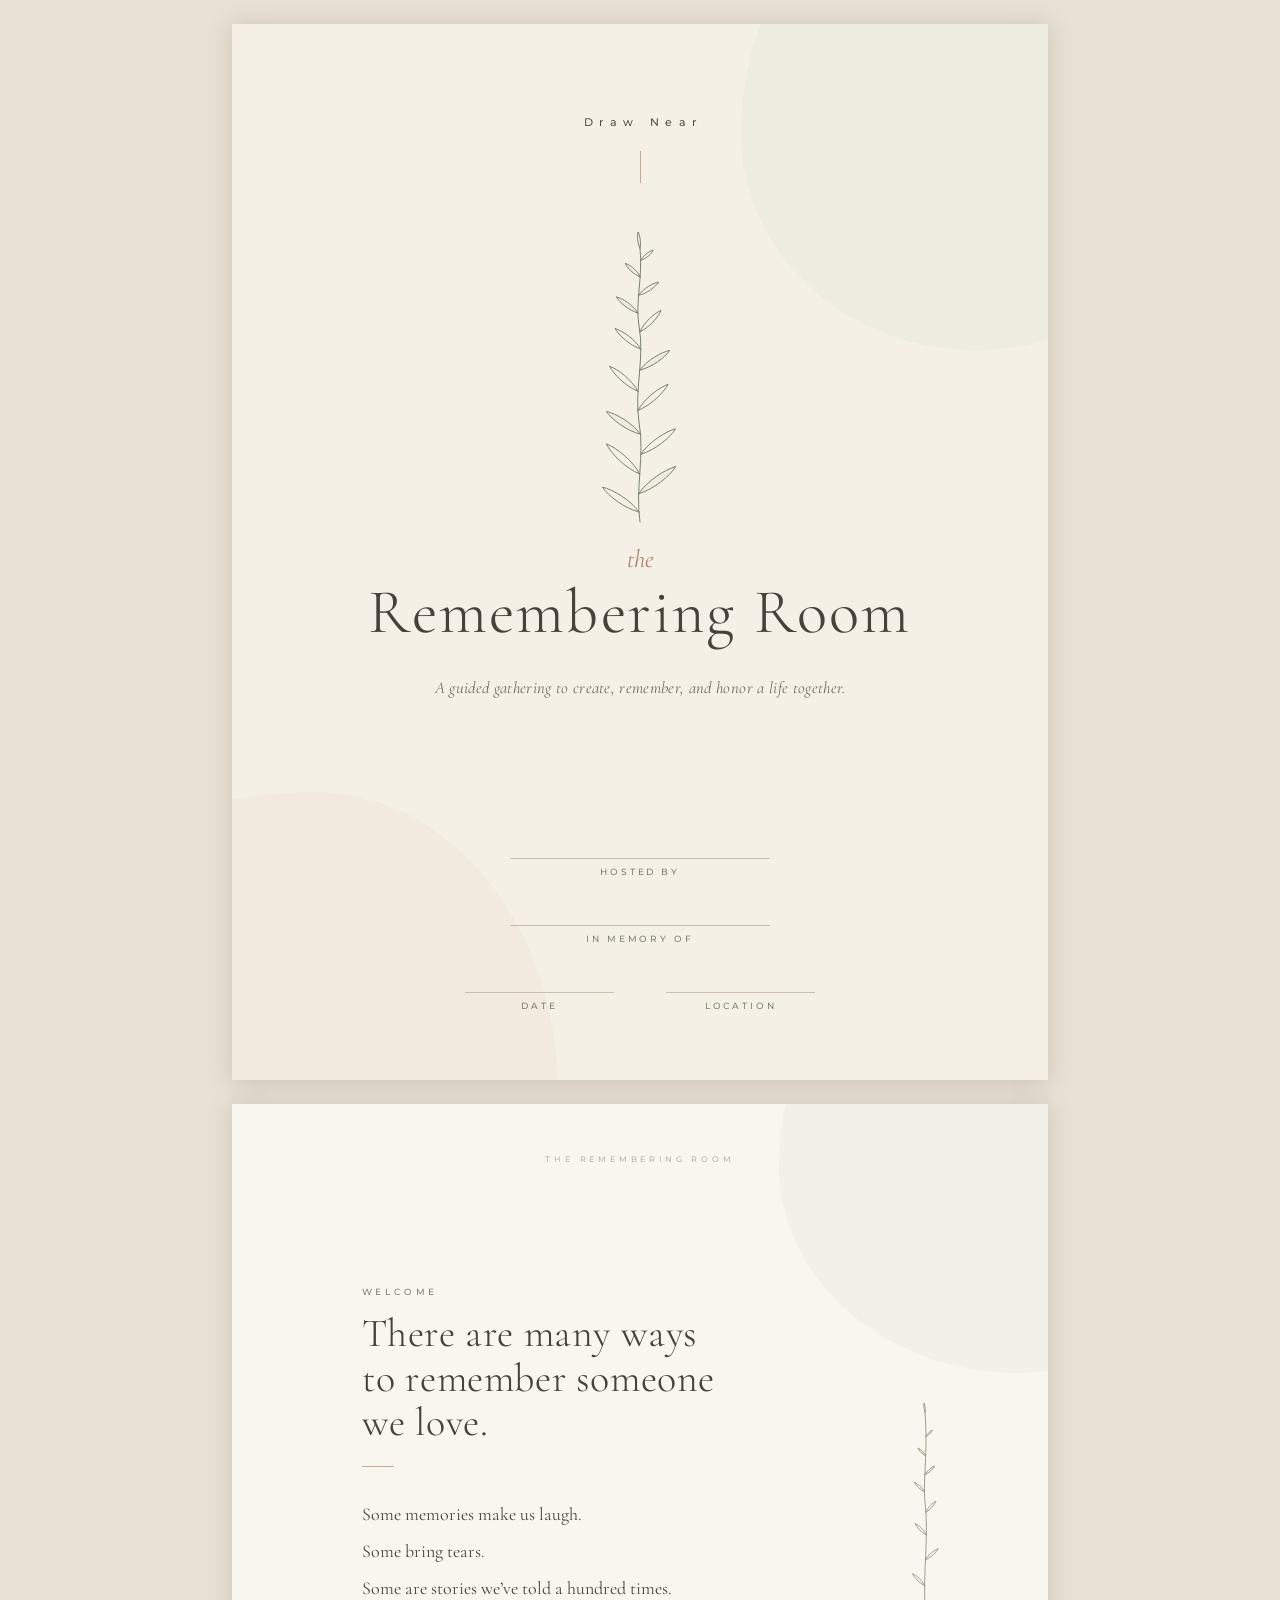
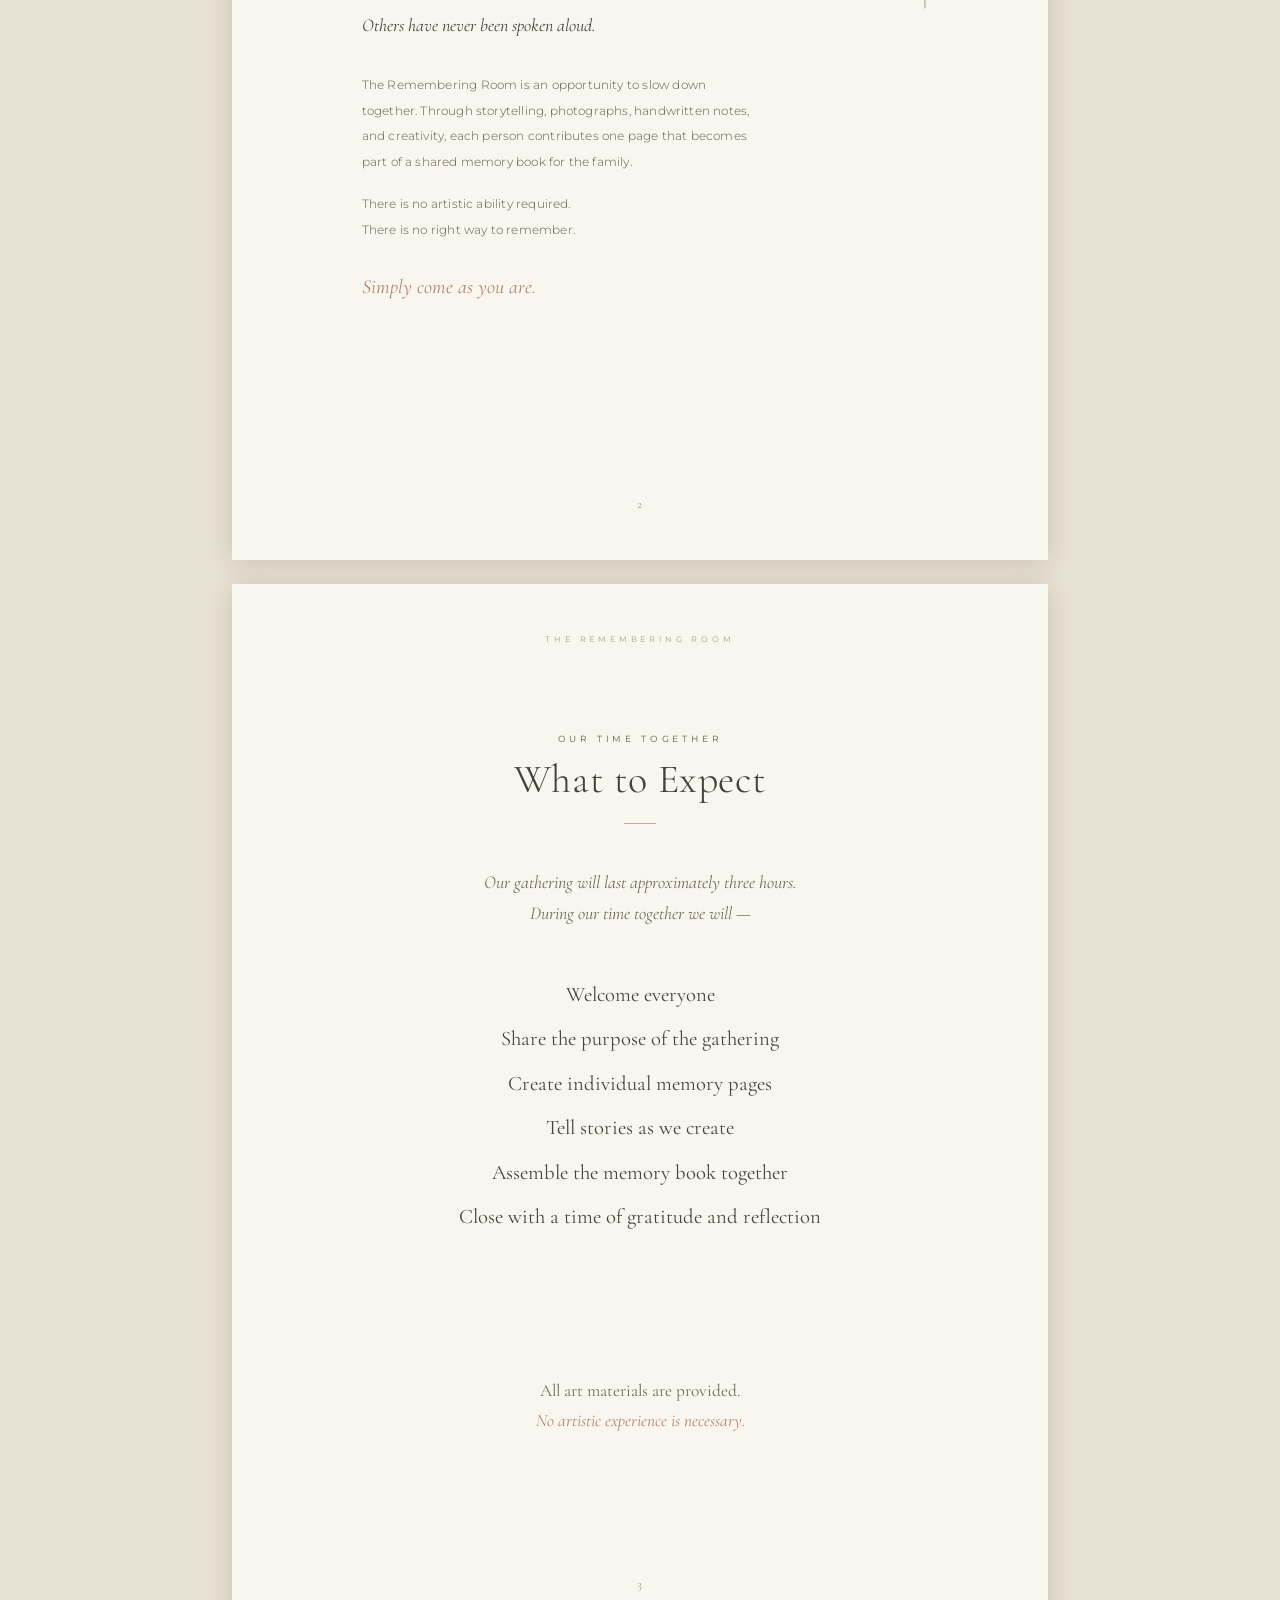
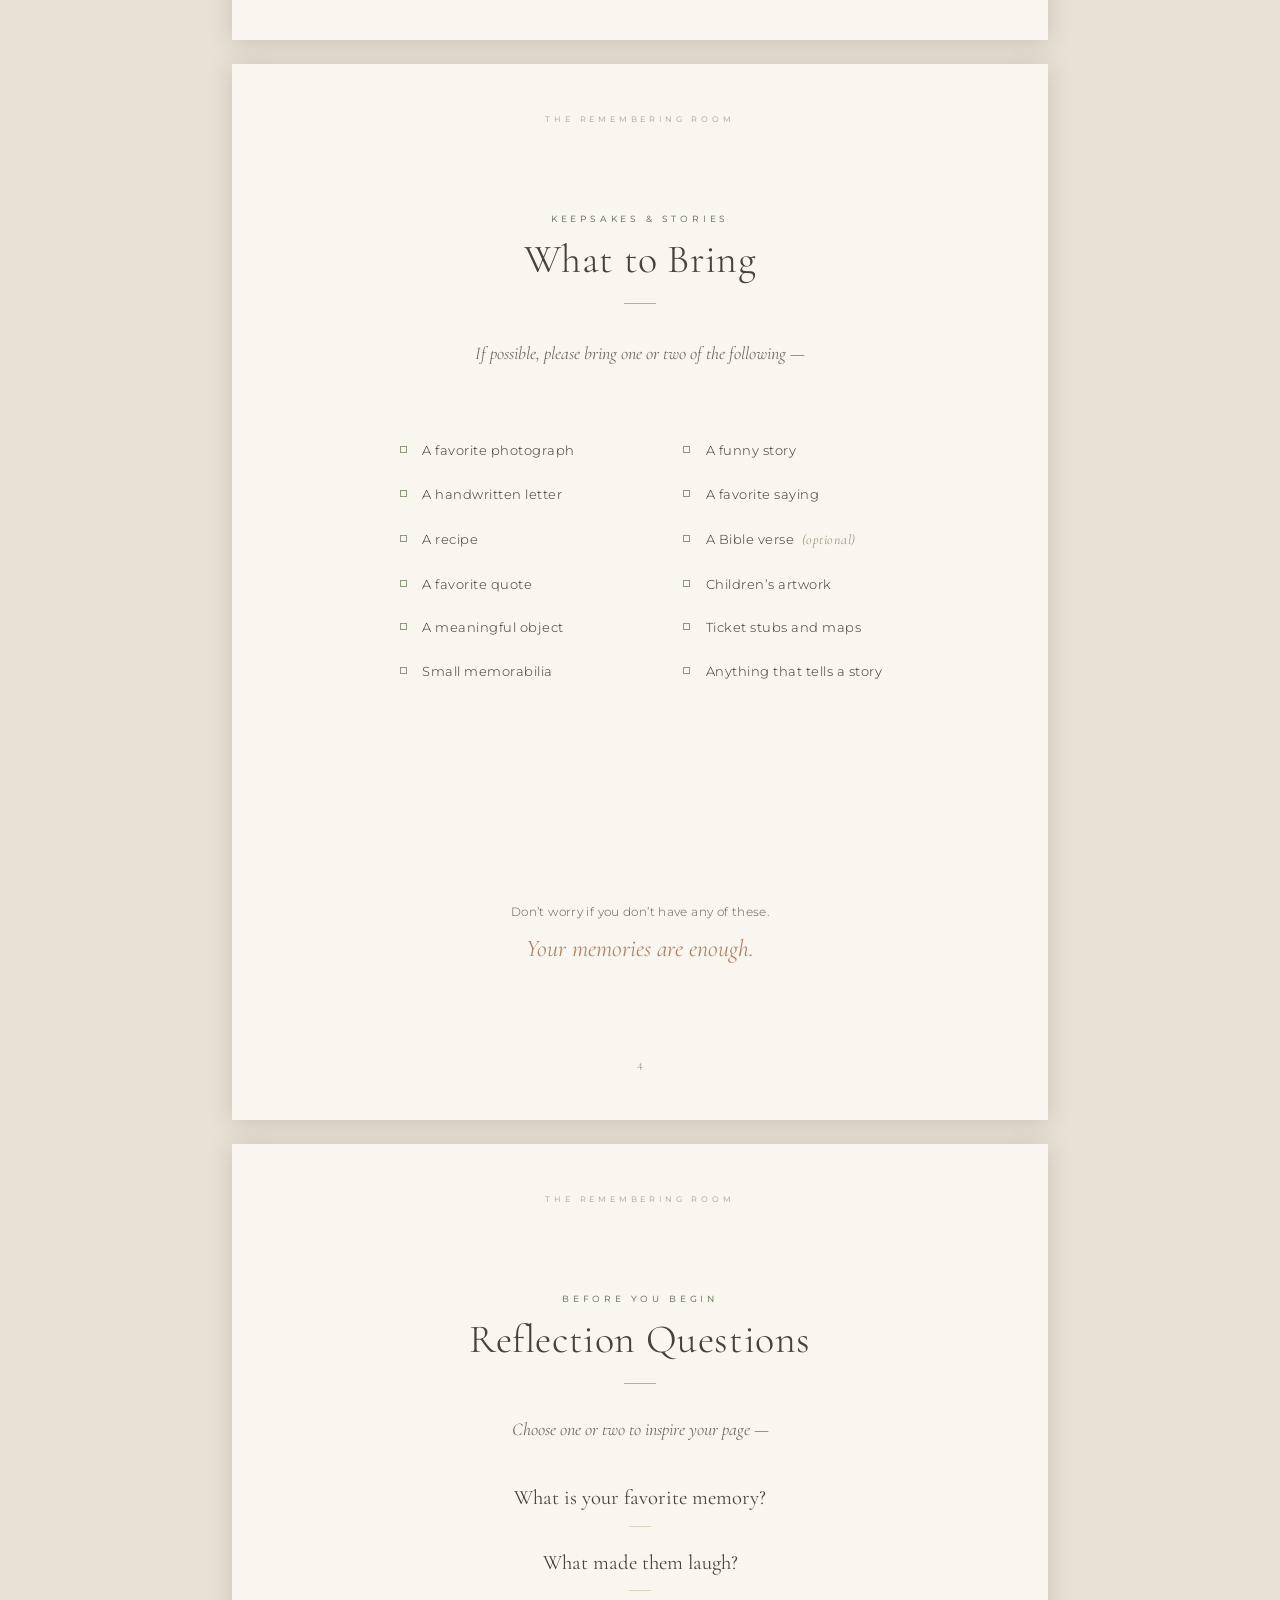
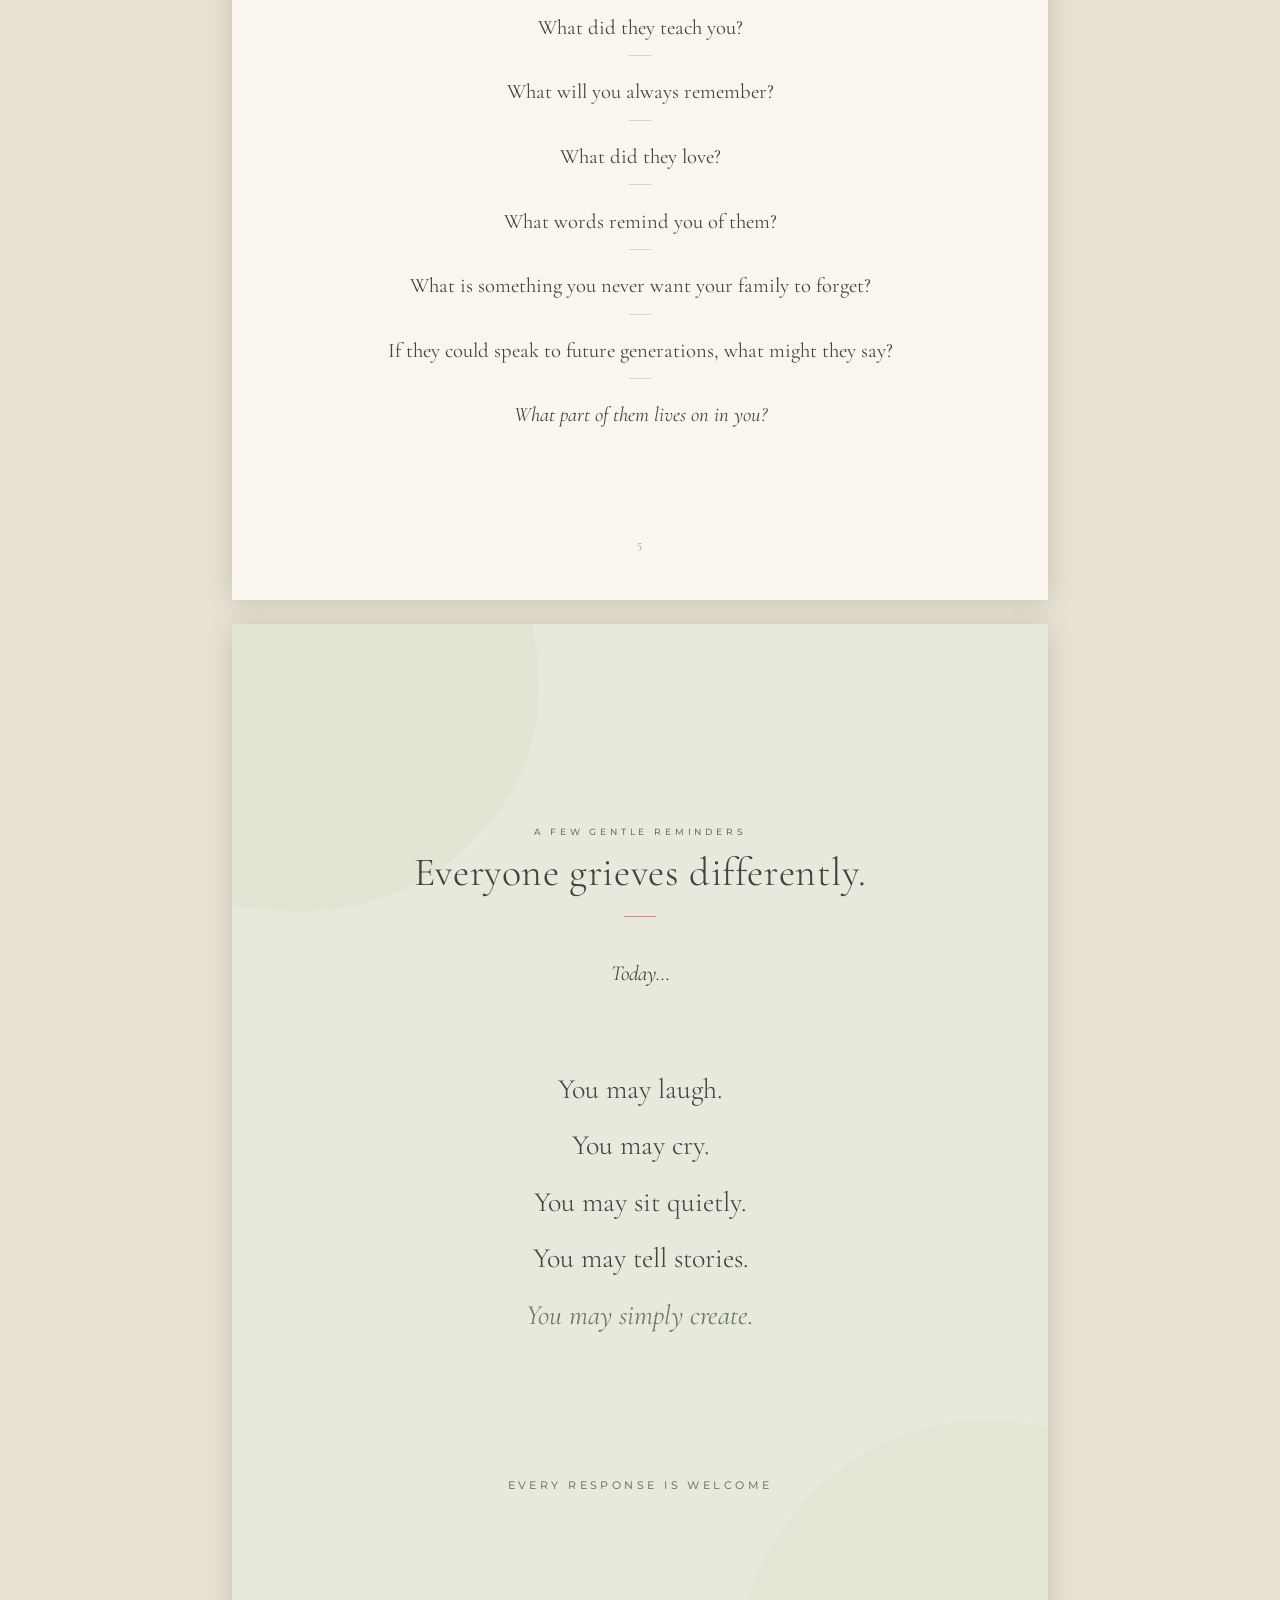
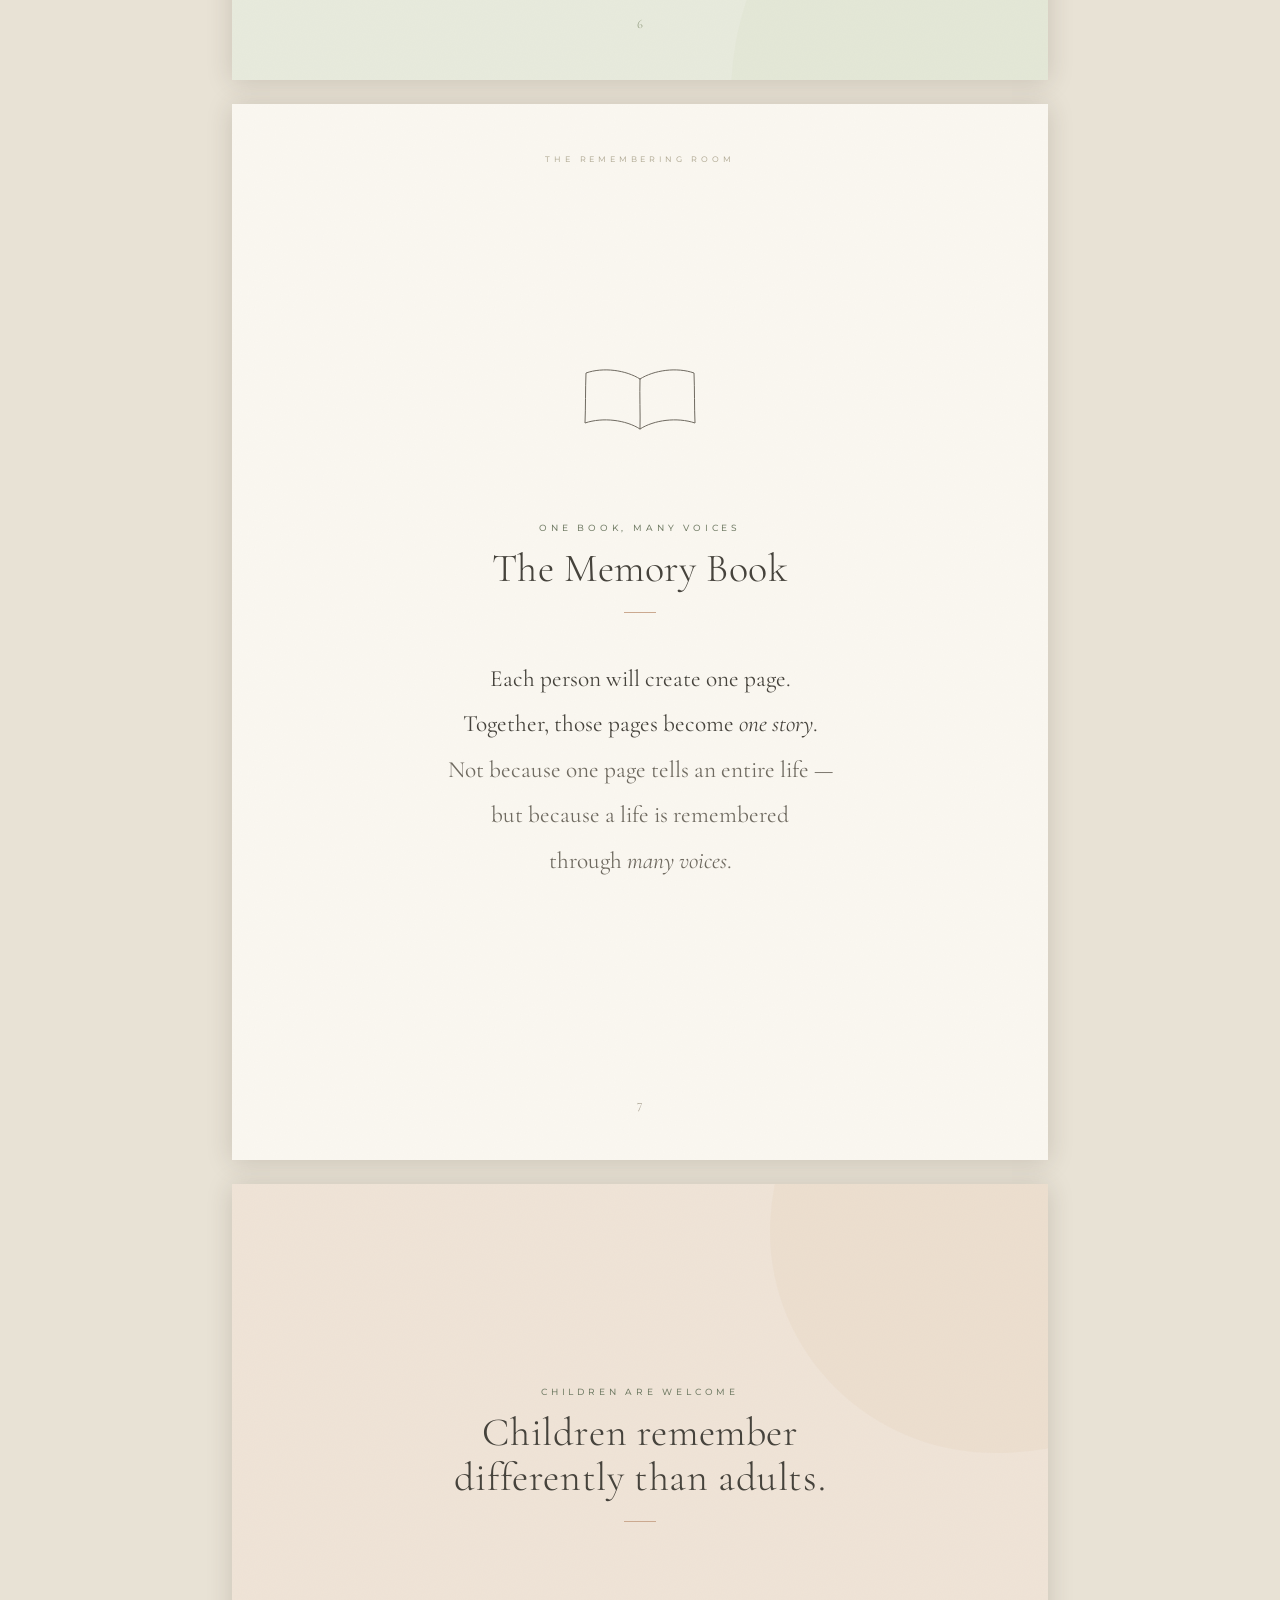
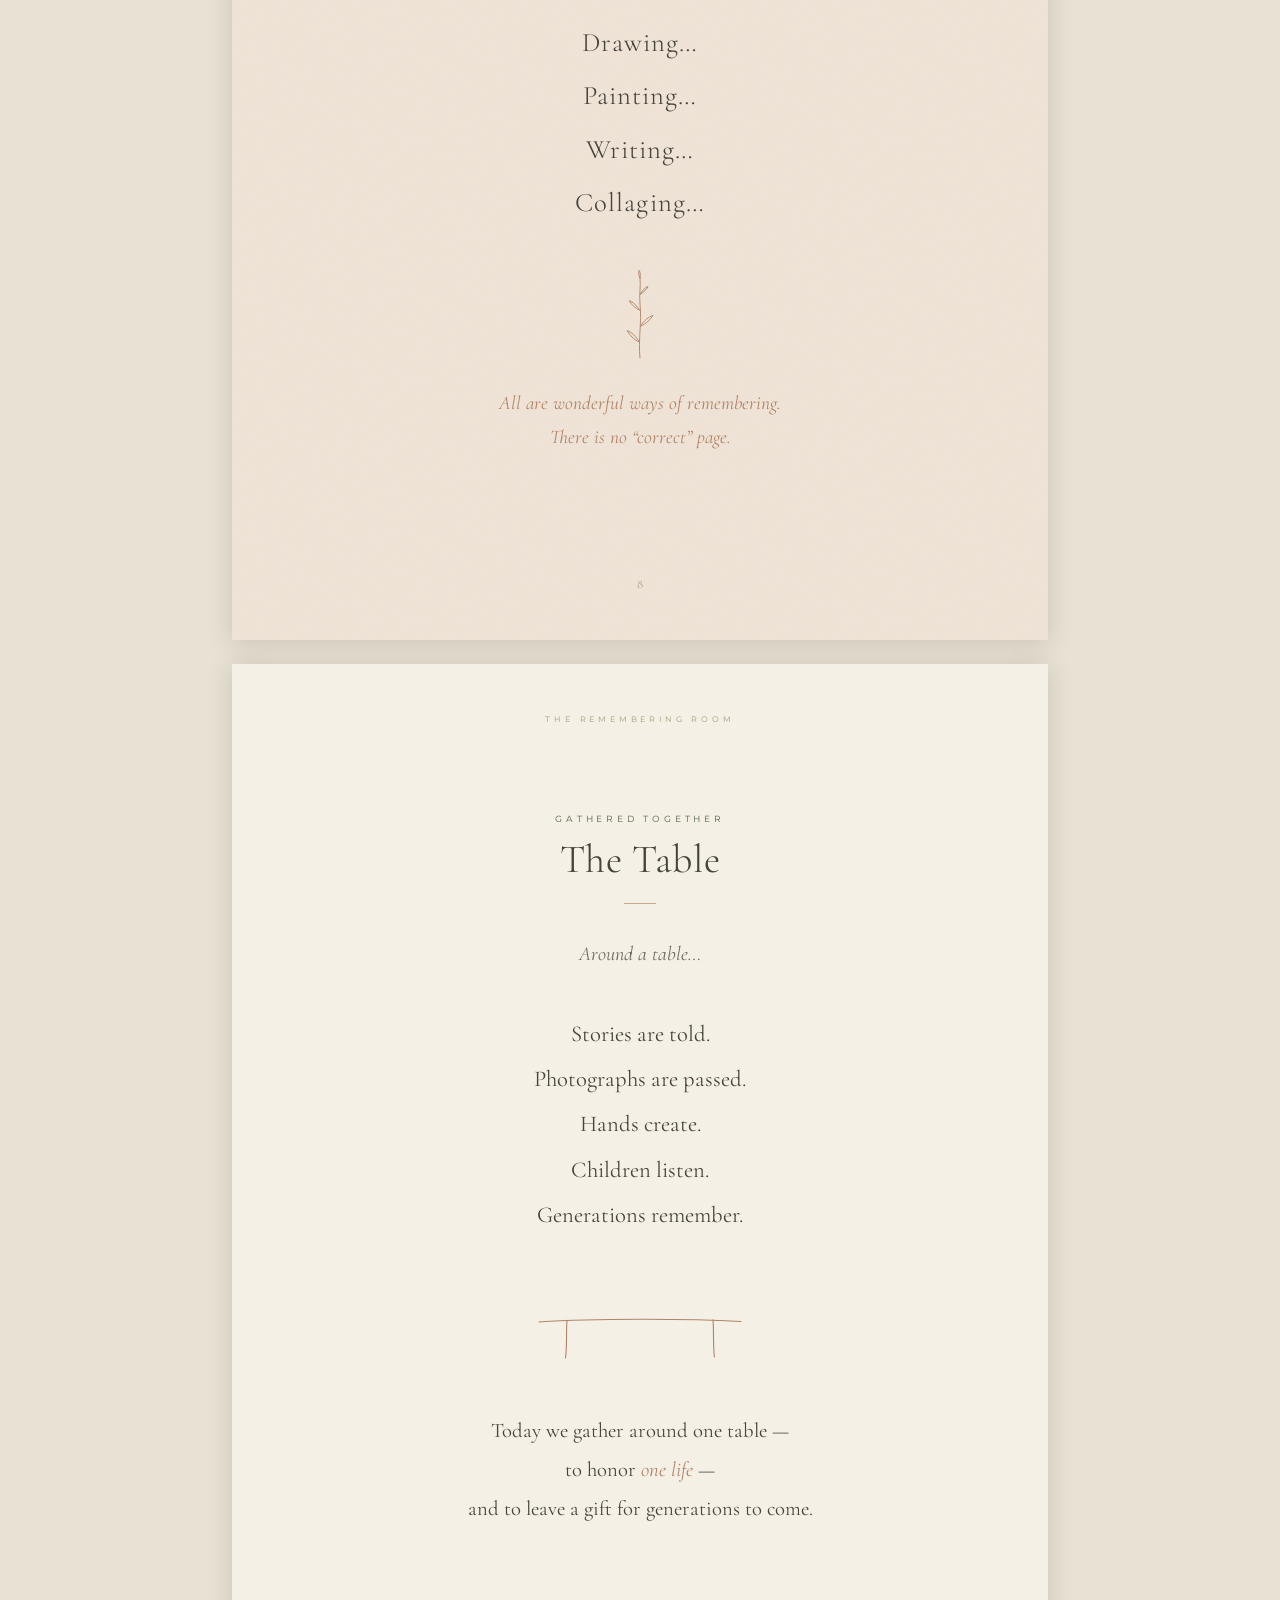
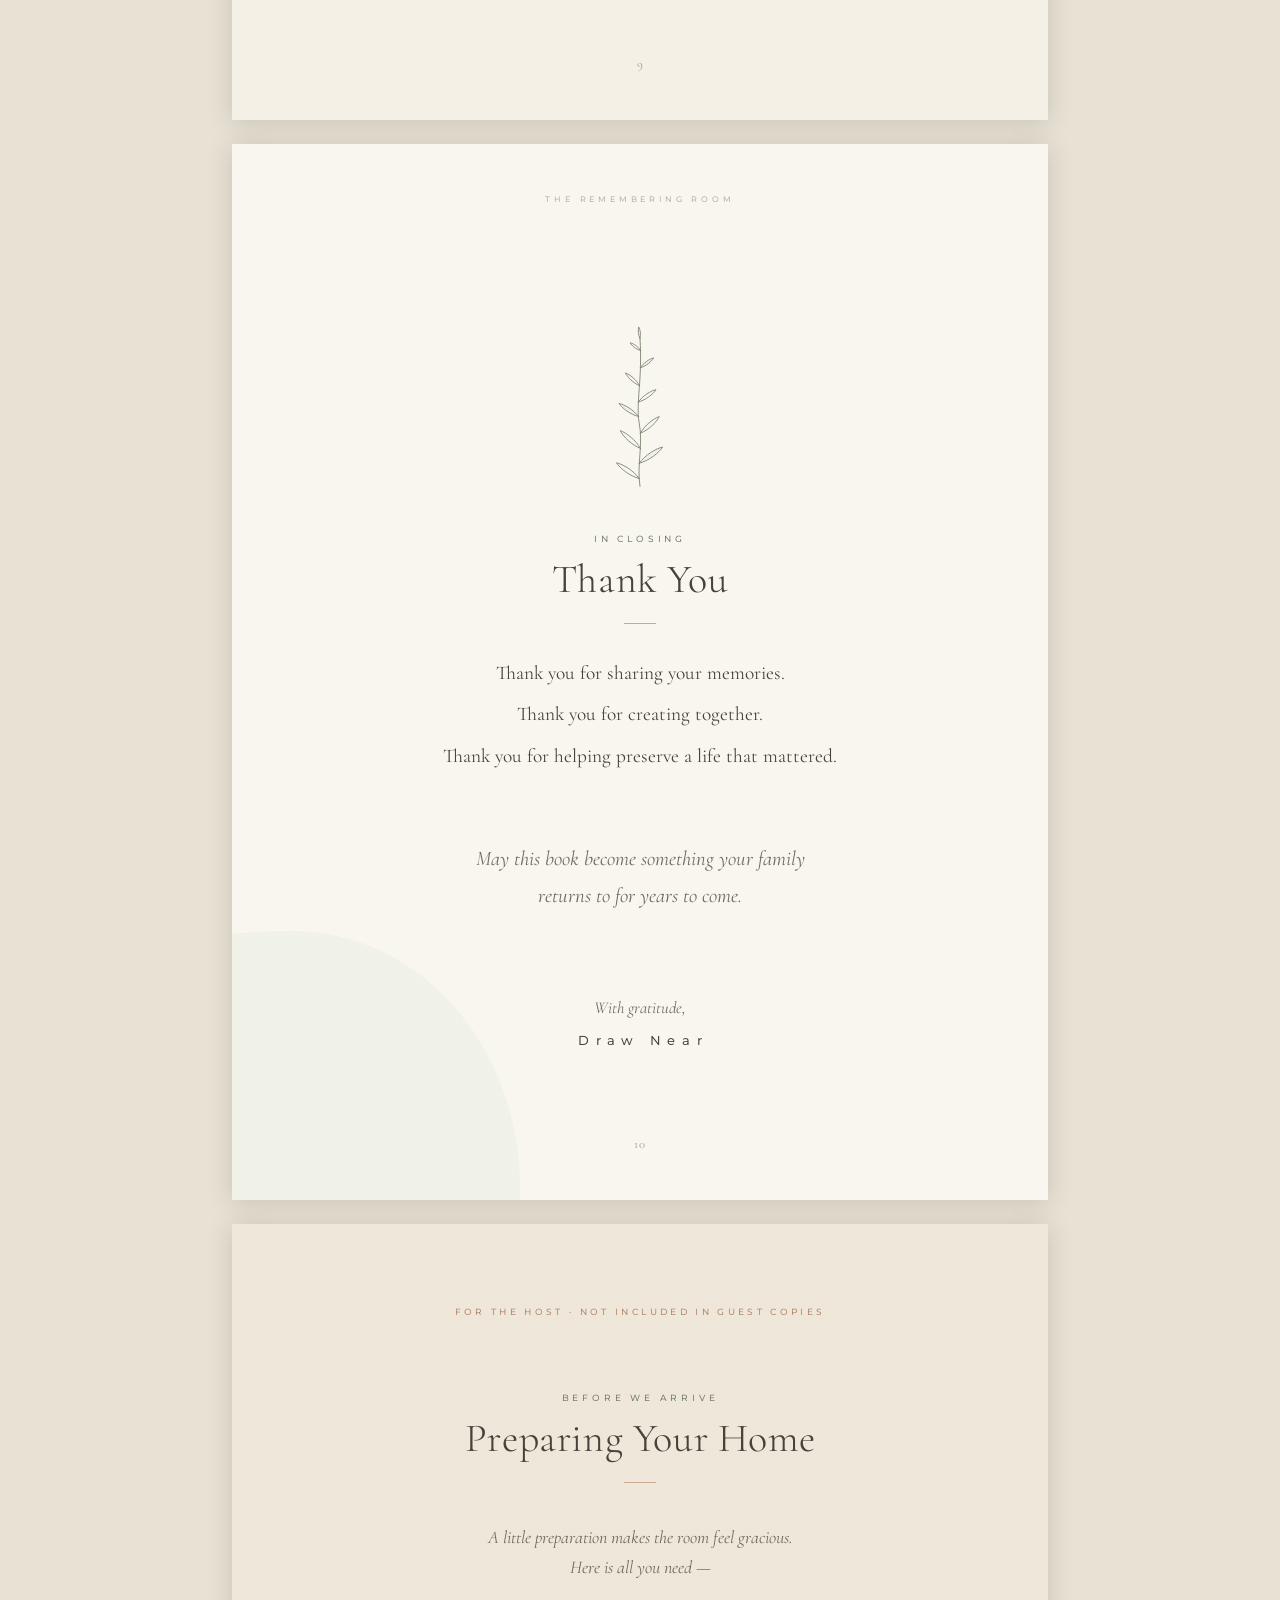
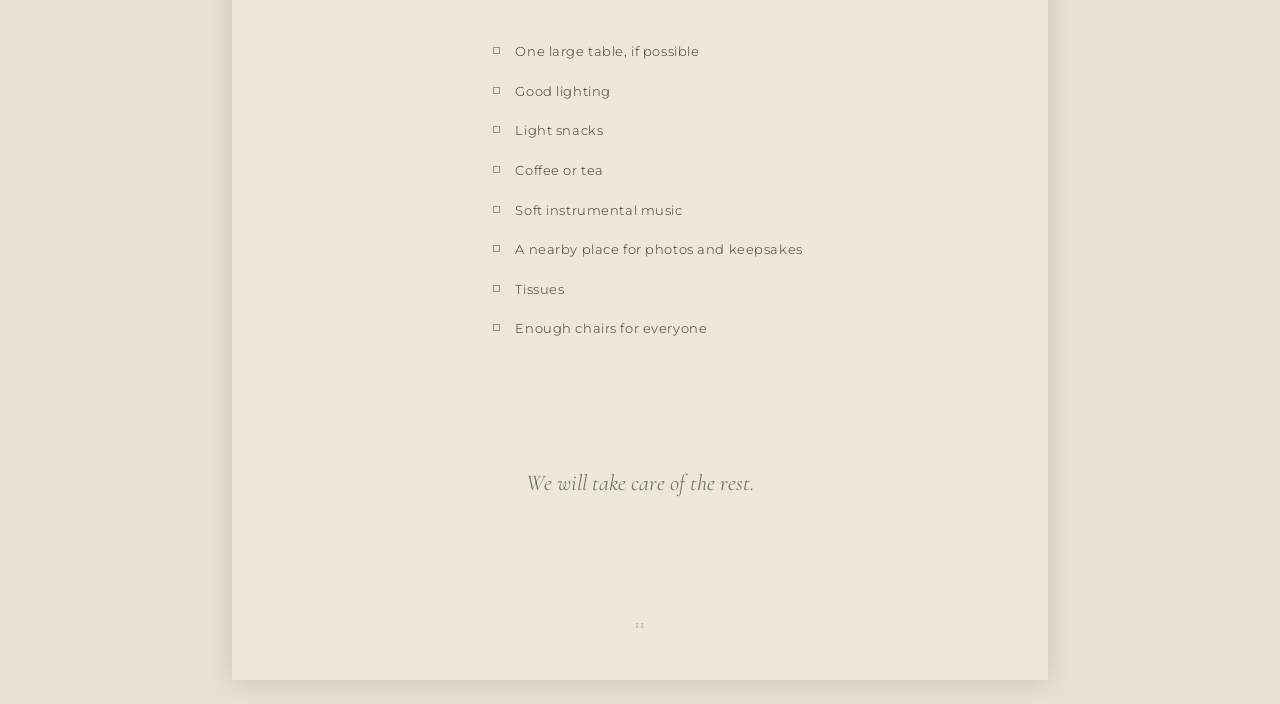
==== source/guide.html @ e3cf53fc "The Remembering Room — scrollable welcome guide site Static one-page site built from the Draw Near p" ====
<!DOCTYPE html>
<html lang="en">
<head>
<meta charset="UTF-8">
<title>Draw Near — The Remembering Room</title>
<style>
  @font-face {
    font-family: 'Cormorant Garamond';
    src: url('fonts/CG-340.ttf') format('truetype');
    font-weight: 300 359;
    font-style: normal;
  }
  @font-face {
    font-family: 'Cormorant Garamond';
    src: url('fonts/CG-385.ttf') format('truetype');
    font-weight: 360 700;
    font-style: normal;
  }
  @font-face {
    font-family: 'Cormorant Garamond';
    src: url('fonts/CG-It-385.ttf') format('truetype');
    font-weight: 300 700;
    font-style: italic;
  }
  @font-face {
    font-family: 'Montserrat';
    src: url('fonts/MS-330.ttf') format('truetype');
    font-weight: 100 399;
    font-style: normal;
  }
  @font-face {
    font-family: 'Montserrat';
    src: url('fonts/MS-460.ttf') format('truetype');
    font-weight: 400 900;
    font-style: normal;
  }

  :root {
    --cream:      #F6F1E7;
    --ivory:      #FAF7F0;
    --linen:      #EFE8DA;
    --sage:       #8C977E;
    --sage-deep:  #6E7962;
    --sage-wash:  #E7EADC;
    --clay:       #B08265;
    --clay-soft:  #CBA98F;
    --clay-wash:  #EFE3D6;
    --char:       #44413A;
    --char-soft:  #6E695F;
    --hairline:   #C9BFAA;
  }

  * { margin: 0; padding: 0; box-sizing: border-box; }

  html, body { background: #E8E2D5; }

  @page { size: 8.5in 11in; margin: 0; }

  .page {
    width: 8.5in;
    height: 11in;
    position: relative;
    overflow: hidden;
    background: var(--ivory);
    color: var(--char);
    page-break-after: always;
    -webkit-print-color-adjust: exact;
    print-color-adjust: exact;
  }
  @media screen {
    .page { margin: 24px auto; box-shadow: 0 2px 24px rgba(60,52,38,.18); }
  }

  /* paper grain */
  .page::after {
    content: '';
    position: absolute; inset: 0;
    background-image: url("data:image/svg+xml,%3Csvg xmlns='http://www.w3.org/2000/svg' width='240' height='240'%3E%3Cfilter id='n'%3E%3CfeTurbulence type='fractalNoise' baseFrequency='0.85' numOctaves='2' stitchTiles='stitch'/%3E%3CfeColorMatrix type='saturate' values='0'/%3E%3C/filter%3E%3Crect width='240' height='240' filter='url(%23n)' opacity='0.55'/%3E%3C/svg%3E");
    opacity: 0.05;
    pointer-events: none;
  }

  /* ---------- type utilities ---------- */

  .label {
    font-family: 'Montserrat';
    font-weight: 450;
    font-size: 6.8pt;
    letter-spacing: 0.42em;
    text-transform: uppercase;
    color: var(--sage-deep);
  }
  .label--clay { color: var(--clay); }

  .display {
    font-family: 'Cormorant Garamond';
    font-weight: 340;
    color: var(--char);
  }

  h2.display {
    font-size: 30pt;
    line-height: 1.12;
    letter-spacing: 0.015em;
  }

  .serif-line {
    font-family: 'Cormorant Garamond';
    font-weight: 380;
    font-size: 15.5pt;
    line-height: 1.65;
    color: var(--char);
  }

  .serif-it {
    font-family: 'Cormorant Garamond';
    font-style: italic;
    font-weight: 380;
  }

  .body-text {
    font-family: 'Montserrat';
    font-weight: 330;
    font-size: 9.3pt;
    line-height: 2.05;
    letter-spacing: 0.015em;
    color: var(--char-soft);
  }

  .rule-clay {
    width: 0.34in; height: 1px;
    background: var(--clay-soft);
    margin: 0.22in auto;
  }
  .rule-clay--left { margin-left: 0; }

  .folio {
    position: absolute;
    bottom: 0.5in; left: 0; right: 0;
    text-align: center;
    font-family: 'Cormorant Garamond';
    font-weight: 400;
    font-size: 9.5pt;
    letter-spacing: 0.05em;
    color: #A29A88;
  }

  .runner {
    position: absolute;
    top: 0.52in; left: 0; right: 0;
    text-align: center;
    font-family: 'Montserrat';
    font-weight: 430;
    font-size: 6.2pt;
    letter-spacing: 0.46em;
    text-transform: uppercase;
    color: #B3AC97;
  }

  .sq {
    display: inline-block;
    width: 7px; height: 7px;
    border: 0.9px solid var(--sage);
    margin-right: 0.16in;
    position: relative; top: -1px;
    flex: none;
  }

  .blob {
    position: absolute;
    pointer-events: none;
  }

  svg.bot { display: block; }
  svg.bot path, svg.bot ellipse, svg.bot circle {
    fill: none;
    stroke-linecap: round;
    stroke-linejoin: round;
  }

  /* =============== COVER =============== */

  .cover { background: var(--cream); text-align: center; }

  .cover .brand {
    position: absolute; top: 0.95in; left: 0; right: 0;
    font-family: 'Montserrat'; font-weight: 480;
    font-size: 8.5pt; letter-spacing: 0.58em; text-indent: 0.58em;
    color: var(--char);
  }
  .cover .brand-tick {
    position: absolute; top: 1.32in; left: 50%;
    width: 1px; height: 0.34in; background: var(--clay-soft);
  }

  .cover .sprig-wrap {
    position: absolute; top: 2.15in; left: 0; right: 0;
    display: flex; justify-content: center;
  }

  .cover .title-block {
    position: absolute; top: 5.42in; left: 0.9in; right: 0.9in;
  }
  .cover .title-the {
    font-family: 'Cormorant Garamond'; font-style: italic; font-weight: 350;
    font-size: 19pt; color: var(--clay);
    margin-bottom: 0.06in;
  }
  .cover .title-main {
    font-family: 'Cormorant Garamond'; font-weight: 320;
    font-size: 47pt; line-height: 1.05; letter-spacing: 0.035em;
    color: var(--char);
  }
  .cover .tagline {
    margin-top: 0.34in;
    font-family: 'Cormorant Garamond'; font-style: italic; font-weight: 370;
    font-size: 12.5pt; letter-spacing: 0.02em; color: var(--char-soft);
  }

  .cover .fillins {
    position: absolute; bottom: 0.72in; left: 1.5in; right: 1.5in;
  }
  .fill-row { margin-bottom: 0.16in; text-align: center; }
  .fill-row .flabel {
    font-family: 'Montserrat'; font-weight: 450;
    font-size: 6.4pt; letter-spacing: 0.34em; text-transform: uppercase;
    color: var(--sage-deep); display: block; margin-top: 0.085in;
  }
  .fill-line {
    display: block; width: 2.7in; margin: 0 auto;
    border-bottom: 0.8px solid var(--hairline);
    height: 0.35in;
  }
  .fill-duo { display: flex; justify-content: center; gap: 0.55in; }
  .fill-duo .fill-row { margin-bottom: 0; }
  .fill-duo .fill-line { width: 1.55in; }

  /* =============== WELCOME (p2) =============== */

  .welcome-inner {
    position: absolute; top: 1.9in; left: 1.35in; width: 4.55in;
  }
  .welcome-inner h2 { margin: 0.14in 0 0; }
  .welcome .lead {
    margin-top: 0.42in;
    font-family: 'Cormorant Garamond'; font-style: italic; font-weight: 370;
    font-size: 16.5pt; line-height: 1.6; color: var(--char);
  }
  .welcome .mem-lines {
    margin-top: 0.3in;
    font-family: 'Cormorant Garamond'; font-weight: 380;
    font-size: 13.5pt; line-height: 2.05; color: var(--char);
  }
  .welcome .body-text { margin-top: 0.3in; max-width: 4.1in; }
  .welcome .closing {
    margin-top: 0.34in;
    font-family: 'Cormorant Garamond'; font-style: italic;
    font-size: 15pt; color: var(--clay);
  }
  .welcome .margin-stem {
    position: absolute; right: 1.05in; top: 3.1in;
  }

  /* =============== EXPECT (p3) =============== */

  .expect { text-align: center; }
  .expect .head { position: absolute; top: 1.55in; left: 1in; right: 1in; }
  .expect .intro {
    position: absolute; top: 2.95in; left: 2in; right: 2in;
    font-family: 'Cormorant Garamond'; font-style: italic; font-weight: 370;
    font-size: 13.5pt; line-height: 1.7; color: var(--char-soft);
  }
  .expect .acts {
    position: absolute; top: 4.05in; left: 1in; right: 1in;
    font-family: 'Cormorant Garamond'; font-weight: 370;
    font-size: 15.5pt; line-height: 2.15; color: var(--char);
  }
  .expect .foot {
    position: absolute; top: 8.25in; left: 2in; right: 2in;
    font-family: 'Cormorant Garamond'; font-weight: 380;
    font-size: 13pt; line-height: 1.75; color: var(--char-soft);
  }
  .expect .foot em { font-style: italic; color: var(--clay); }

  /* =============== BRING (p4) =============== */

  .bring .head { position: absolute; top: 1.55in; left: 1.2in; right: 1.2in; text-align: center; }
  .bring .intro {
    position: absolute; top: 2.9in; left: 2in; right: 2in; text-align: center;
    font-family: 'Cormorant Garamond'; font-style: italic; font-weight: 370;
    font-size: 13.5pt; color: var(--char-soft);
  }
  .bring .grid {
    position: absolute; top: 3.95in; left: 1.75in; right: 1.35in;
    display: grid; grid-template-columns: 1fr 1fr;
    column-gap: 0.5in; row-gap: 0.3in;
  }
  .bring .item {
    display: flex; align-items: center;
    font-family: 'Montserrat'; font-weight: 340;
    font-size: 9.4pt; letter-spacing: 0.04em; color: var(--char);
  }
  .bring .item span.note {
    font-family: 'Cormorant Garamond'; font-style: italic; font-weight: 380;
    color: #9C947F; margin-left: 0.08in; font-size: 10.5pt;
  }
  .bring .foot {
    position: absolute; top: 8.75in; left: 1.6in; right: 1.6in; text-align: center;
  }
  .bring .foot .line1 {
    font-family: 'Montserrat'; font-weight: 330; font-size: 9.3pt;
    letter-spacing: 0.03em; color: var(--char-soft);
  }
  .bring .foot .line2 {
    margin-top: 0.16in;
    font-family: 'Cormorant Garamond'; font-style: italic; font-weight: 400;
    font-size: 18pt; color: var(--clay);
  }

  /* =============== REFLECTION (p5) =============== */

  .reflect { text-align: center; }
  .reflect .head { position: absolute; top: 1.55in; left: 1in; right: 1in; }
  .reflect .intro {
    position: absolute; top: 2.85in; left: 2in; right: 2in;
    font-family: 'Cormorant Garamond'; font-style: italic; font-weight: 370;
    font-size: 13.5pt; color: var(--char-soft);
  }
  .reflect ol {
    position: absolute; top: 3.42in; left: 1.4in; right: 1.4in;
    list-style: none;
  }
  .reflect li {
    font-family: 'Cormorant Garamond'; font-weight: 380;
    font-size: 15.5pt; line-height: 1.5; color: var(--char);
    padding: 0.105in 0;
  }
  .reflect li em { font-style: italic; }
  .reflect li .qsep {
    display: block; width: 0.22in; height: 1px;
    background: #DCD3BF; margin: 0.13in auto 0;
  }
  .reflect li:last-child .qsep { display: none; }

  /* =============== REMINDERS (p6 — sage plate) =============== */

  .remind { background: var(--sage-wash); text-align: center; }
  .remind .head { position: absolute; top: 2.1in; left: 1in; right: 1in; }
  .remind .lead {
    position: absolute; top: 3.5in; left: 1.8in; right: 1.8in;
    font-family: 'Cormorant Garamond'; font-style: italic; font-weight: 370;
    font-size: 16pt; color: var(--char);
  }
  .remind .may {
    position: absolute; top: 4.55in; left: 1in; right: 1in;
    font-family: 'Cormorant Garamond'; font-weight: 350;
    font-size: 21pt; line-height: 2.02; color: var(--char);
  }
  .remind .may em { font-style: italic; color: var(--sage-deep); }
  .remind .foot {
    position: absolute; top: 8.9in; left: 1in; right: 1in;
    font-family: 'Montserrat'; font-weight: 400; font-size: 8.6pt;
    letter-spacing: 0.3em; text-transform: uppercase; color: var(--sage-deep);
  }
  .remind .folio { color: #96A084; }

  /* =============== MEMORY BOOK (p7) =============== */

  .book { text-align: center; }
  .book .icon-wrap {
    position: absolute; top: 2.7in; left: 0; right: 0;
    display: flex; justify-content: center;
  }
  .book .head { position: absolute; top: 4.35in; left: 1in; right: 1in; }
  .book .statement {
    position: absolute; top: 5.75in; left: 1.7in; right: 1.7in;
    font-family: 'Cormorant Garamond'; font-weight: 360;
    font-size: 17.5pt; line-height: 1.95; color: var(--char);
  }
  .book .statement em { font-style: italic; }
  .book .statement .quiet { color: var(--char-soft); }

  /* =============== CHILDREN (p8) =============== */

  .children { background: var(--clay-wash); text-align: center; }
  .children .head { position: absolute; top: 2.1in; left: 1in; right: 1in; }
  .children .lead {
    position: absolute; top: 3.45in; left: 1.8in; right: 1.8in;
    font-family: 'Cormorant Garamond'; font-style: italic; font-weight: 370;
    font-size: 15.5pt; color: var(--char);
  }
  .children .ways {
    position: absolute; top: 4.5in; left: 1in; right: 1in;
    font-family: 'Cormorant Garamond'; font-weight: 350;
    font-size: 20pt; line-height: 2.0; color: var(--char);
    letter-spacing: 0.04em;
  }
  .children .foot {
    position: absolute; top: 8.35in; left: 1.5in; right: 1.5in;
    font-family: 'Cormorant Garamond'; font-weight: 380; font-style: italic;
    font-size: 14.5pt; line-height: 1.8; color: var(--clay);
  }
  .children .flower-wrap {
    position: absolute; top: 7.15in; left: 0; right: 0;
    display: flex; justify-content: center;
  }
  .children .folio { color: #B49A83; }

  /* =============== TABLE (p9) =============== */

  .table-pg { background: var(--cream); text-align: center; }
  .table-pg .head { position: absolute; top: 1.55in; left: 1in; right: 1in; }
  .table-pg .around {
    position: absolute; top: 2.9in; left: 1in; right: 1in;
    font-family: 'Cormorant Garamond'; font-style: italic; font-weight: 370;
    font-size: 15pt; color: var(--char-soft);
  }
  .table-pg .acts {
    position: absolute; top: 3.62in; left: 1in; right: 1in;
    font-family: 'Cormorant Garamond'; font-weight: 360;
    font-size: 17pt; line-height: 2.0; color: var(--char);
  }
  .table-pg .table-art {
    position: absolute; top: 6.72in; left: 0; right: 0;
    display: flex; justify-content: center;
  }
  .table-pg .gather {
    position: absolute; top: 7.78in; left: 1.55in; right: 1.55in;
    font-family: 'Cormorant Garamond'; font-weight: 370;
    font-size: 15.5pt; line-height: 1.9; color: var(--char);
  }
  .table-pg .gather em { font-style: italic; color: var(--clay); }

  /* =============== THANK YOU (p10) =============== */

  .thanks { text-align: center; }
  .thanks .sprig-wrap {
    position: absolute; top: 1.9in; left: 0; right: 0;
    display: flex; justify-content: center;
  }
  .thanks .head { position: absolute; top: 4.05in; left: 1in; right: 1in; }
  .thanks .grats {
    position: absolute; top: 5.3in; left: 1.7in; right: 1.7in;
    font-family: 'Cormorant Garamond'; font-weight: 370;
    font-size: 14.5pt; line-height: 2.15; color: var(--char);
  }
  .thanks .bless {
    position: absolute; top: 7.25in; left: 1.9in; right: 1.9in;
    font-family: 'Cormorant Garamond'; font-style: italic; font-weight: 380;
    font-size: 15.5pt; line-height: 1.8; color: var(--char-soft);
  }
  .thanks .signoff { position: absolute; top: 8.9in; left: 1in; right: 1in; }
  .thanks .signoff .with {
    font-family: 'Cormorant Garamond'; font-style: italic;
    font-size: 12.5pt; color: var(--char-soft);
  }
  .thanks .signoff .wordmark {
    margin-top: 0.14in;
    font-family: 'Montserrat'; font-weight: 480;
    font-size: 10pt; letter-spacing: 0.5em; text-indent: 0.5em;
    color: var(--char);
  }

  /* =============== HOST (p11) =============== */

  .host { background: var(--linen); }
  .host .toplabel {
    position: absolute; top: 0.85in; left: 0; right: 0; text-align: center;
    font-family: 'Montserrat'; font-weight: 450; font-size: 6.6pt;
    letter-spacing: 0.38em; text-transform: uppercase; color: var(--clay);
  }
  .host .head { position: absolute; top: 1.75in; left: 1in; right: 1in; text-align: center; }
  .host .intro {
    position: absolute; top: 3.1in; left: 2in; right: 2in; text-align: center;
    font-family: 'Cormorant Garamond'; font-style: italic; font-weight: 370;
    font-size: 13.5pt; line-height: 1.7; color: var(--char-soft);
  }
  .host ul {
    position: absolute; top: 4.25in; left: 2.72in; width: 3.4in;
    list-style: none;
  }
  .host li {
    display: flex; align-items: center;
    font-family: 'Montserrat'; font-weight: 340;
    font-size: 9.5pt; letter-spacing: 0.045em; color: var(--char);
    padding: 0.128in 0;
  }
  .host .foot {
    position: absolute; top: 8.8in; left: 1.6in; right: 1.6in; text-align: center;
    font-family: 'Cormorant Garamond'; font-style: italic; font-weight: 400;
    font-size: 17pt; color: var(--sage-deep);
  }
  .host .folio { color: #A79C85; }
</style>
</head>
<body>

<!-- ============ PAGE 1 · COVER ============ -->
<section class="page cover">
  <div class="blob" style="top:-1.6in; right:-2.2in; width:5.4in; height:5in; background:var(--sage-wash); opacity:.5; border-radius: 42% 58% 55% 45% / 55% 42% 58% 45%;"></div>
  <div class="blob" style="bottom:-2.4in; left:-2.6in; width:6in; height:5.4in; background:var(--clay-wash); opacity:.45; border-radius: 58% 42% 45% 55% / 45% 58% 42% 55%;"></div>

  <div class="brand">Draw&nbsp;Near</div>
  <div class="brand-tick"></div>

  <div class="sprig-wrap">
    <svg class="bot" width="170" height="300" viewBox="0 0 170 300" style="stroke:#76816A; stroke-width:1;">
      <path d="M85.0 292.0 C 80.0 258.0, 90.0 226.0, 84.0 192.0 C 79.0 160.0, 90.0 128.0, 84.0 96.0 C 80.0 72.0, 88.0 48.0, 85.0 18.0"/>
      <path d="M83.9 281.9 C 75.2 269.7, 57.7 259.4, 47.5 257.2 C 53.3 265.9, 69.3 278.3, 83.9 281.9 Z"/>
      <path d="M83.6 263.8 C 98.7 259.5, 115.0 245.8, 120.7 236.6 C 110.2 239.3, 92.3 250.8, 83.6 263.8 Z" style="fill:#8C977E; fill-opacity:.06;"/>
      <path d="M84.7 244.0 C 77.6 230.4, 61.3 217.6, 51.3 213.9 C 56.0 223.5, 70.5 238.3, 84.7 244.0 Z"/>
      <path d="M85.9 224.2 C 100.0 220.2, 115.2 207.5, 120.6 198.8 C 110.7 201.3, 94.0 211.9, 85.9 224.2 Z"/>
      <path d="M85.5 204.2 C 77.3 192.8, 60.9 183.4, 51.4 181.5 C 56.8 189.5, 71.9 201.0, 85.5 204.2 Z" style="fill:#8C977E; fill-opacity:.06;"/>
      <path d="M82.8 180.5 C 95.6 175.6, 108.7 162.7, 113.1 154.3 C 104.1 157.4, 89.4 168.5, 82.8 180.5 Z"/>
      <path d="M83.0 161.3 C 76.9 149.9, 63.0 139.2, 54.5 136.2 C 58.5 144.2, 70.9 156.6, 83.0 161.3 Z"/>
      <path d="M84.7 140.2 C 96.7 137.4, 110.0 127.5, 114.8 120.4 C 106.4 122.1, 92.0 130.2, 84.7 140.2 Z" style="fill:#8C977E; fill-opacity:.06;"/>
      <path d="M85.8 119.0 C 80.1 109.3, 67.6 100.7, 60.0 98.5 C 63.8 105.4, 75.1 115.6, 85.8 119.0 Z"/>
      <path d="M84.9 101.8 C 94.3 97.5, 103.3 87.1, 106.0 80.4 C 99.4 83.2, 89.0 92.3, 84.9 101.8 Z"/>
      <path d="M82.9 83.0 C 78.0 75.1, 67.6 68.3, 61.3 66.8 C 64.5 72.4, 73.9 80.5, 82.9 83.0 Z" style="fill:#8C977E; fill-opacity:.06;"/>
      <path d="M83.6 65.3 C 91.7 63.7, 100.5 57.0, 103.6 52.1 C 98.0 53.1, 88.3 58.5, 83.6 65.3 Z"/>
      <path d="M85.1 46.8 C 82.2 40.5, 74.9 34.8, 70.3 33.4 C 72.2 37.8, 78.6 44.5, 85.1 46.8 Z"/>
      <path d="M85.7 30.3 C 91.1 28.9, 96.5 23.8, 98.2 20.2 C 94.3 21.1, 88.2 25.3, 85.7 30.3 Z"/>
      <path d="M85.0 18.0 C 86.3 12.6, 84.9 5.3, 83.0 2.0 C 82.0 5.7, 82.4 13.1, 85.0 18.0 Z"/>
    </svg>
  </div>

  <div class="title-block">
    <div class="title-the">the</div>
    <div class="title-main">Remembering Room</div>
    <div class="tagline">A guided gathering to create, remember, and honor a life together.</div>
  </div>

  <div class="fillins">
    <div class="fill-row">
      <span class="fill-line"></span>
      <span class="flabel">Hosted by</span>
    </div>
    <div class="fill-row">
      <span class="fill-line"></span>
      <span class="flabel">In memory of</span>
    </div>
    <div class="fill-duo">
      <div class="fill-row">
        <span class="fill-line"></span>
        <span class="flabel">Date</span>
      </div>
      <div class="fill-row">
        <span class="fill-line"></span>
        <span class="flabel">Location</span>
      </div>
    </div>
  </div>
</section>

<!-- ============ PAGE 2 · WELCOME ============ -->
<section class="page welcome">
  <div class="blob" style="top:-2in; right:-2.4in; width:5.2in; height:4.8in; background:var(--sage-wash); opacity:.42; border-radius: 45% 55% 52% 48% / 55% 45% 55% 45%;"></div>
  <div class="runner">The Remembering Room</div>

  <div class="welcome-inner">
    <div class="label">Welcome</div>
    <h2 class="display">There are many ways<br>to remember someone we&nbsp;love.</h2>
    <div class="rule-clay rule-clay--left"></div>

    <div class="mem-lines">
      Some memories make us laugh.<br>
      Some bring tears.<br>
      Some are stories we’ve told a hundred times.<br>
      <span class="serif-it">Others have never been spoken aloud.</span>
    </div>

    <p class="body-text">
      The Remembering Room is an opportunity to slow down together.
      Through storytelling, photographs, handwritten notes, and creativity,
      each person contributes one page that becomes part of a shared
      memory book for the family.
    </p>

    <p class="body-text" style="margin-top:0.18in;">
      There is no artistic ability required.<br>
      There is no right way to remember.
    </p>

    <div class="closing">Simply come as you are.</div>
  </div>

  <div class="margin-stem">
    <svg class="bot" width="44" height="210" viewBox="0 0 44 210" style="stroke:#8C977E; stroke-width:0.9;">
      <path d="M22.0 206.0 C 20.0 168.0, 26.0 134.0, 22.0 100.0 C 20.0 76.0, 25.0 50.0, 22.0 10.0"/>
      <path d="M21.6 183.6 C 19.2 178.4, 13.3 173.2, 9.5 171.7 C 11.1 175.4, 16.3 181.2, 21.6 183.6 Z"/>
      <path d="M22.5 157.8 C 27.9 155.7, 33.4 150.2, 35.2 146.6 C 31.4 147.9, 25.2 152.7, 22.5 157.8 Z"/>
      <path d="M23.4 132.8 C 21.1 127.8, 15.5 122.9, 12.0 121.5 C 13.5 125.0, 18.4 130.5, 23.4 132.8 Z"/>
      <path d="M22.9 110.2 C 27.5 107.9, 31.8 102.5, 33.0 99.1 C 29.8 100.6, 24.8 105.4, 22.9 110.2 Z"/>
      <path d="M21.5 89.8 C 19.4 85.5, 14.4 81.4, 11.3 80.2 C 12.7 83.2, 17.1 87.9, 21.5 89.8 Z"/>
      <path d="M21.9 72.7 C 26.0 71.2, 30.2 66.9, 31.6 64.1 C 28.6 65.1, 23.9 68.8, 21.9 72.7 Z"/>
      <path d="M22.7 53.9 C 21.2 50.4, 17.5 47.0, 15.0 46.0 C 15.9 48.4, 19.2 52.3, 22.7 53.9 Z"/>
      <path d="M23.0 34.5 C 25.9 33.3, 28.6 30.2, 29.4 28.2 C 27.4 28.9, 24.2 31.6, 23.0 34.5 Z"/>
      <path d="M22.0 10.0 C 22.7 7.0, 22.0 2.9, 21.0 1.0 C 20.5 3.1, 20.7 7.2, 22.0 10.0 Z"/>
    </svg>
  </div>

  <div class="folio">2</div>
</section>

<!-- ============ PAGE 3 · WHAT TO EXPECT ============ -->
<section class="page expect">
  <div class="runner">The Remembering Room</div>

  <div class="head">
    <div class="label">Our time together</div>
    <h2 class="display" style="margin-top:0.14in;">What to Expect</h2>
    <div class="rule-clay"></div>
  </div>

  <div class="intro">Our gathering will last approximately three hours.<br>During our time together we will —</div>

  <div class="acts">
    Welcome everyone<br>
    Share the purpose of the gathering<br>
    Create individual memory pages<br>
    Tell stories as we create<br>
    Assemble the memory book together<br>
    Close with a time of gratitude and reflection
  </div>

  <div class="foot">
    All art materials are provided.<br>
    <em>No artistic experience is necessary.</em>
  </div>

  <div class="folio">3</div>
</section>

<!-- ============ PAGE 4 · WHAT TO BRING ============ -->
<section class="page bring">
  <div class="runner">The Remembering Room</div>

  <div class="head">
    <div class="label">Keepsakes &amp; stories</div>
    <h2 class="display" style="margin-top:0.14in;">What to Bring</h2>
    <div class="rule-clay"></div>
  </div>

  <div class="intro">If possible, please bring one or two of the following —</div>

  <div class="grid">
    <div class="item"><span class="sq"></span>A favorite photograph</div>
    <div class="item"><span class="sq"></span>A funny story</div>
    <div class="item"><span class="sq"></span>A handwritten letter</div>
    <div class="item"><span class="sq"></span>A favorite saying</div>
    <div class="item"><span class="sq"></span>A recipe</div>
    <div class="item"><span class="sq"></span>A Bible verse <span class="note">(optional)</span></div>
    <div class="item"><span class="sq"></span>A favorite quote</div>
    <div class="item"><span class="sq"></span>Children’s artwork</div>
    <div class="item"><span class="sq"></span>A meaningful object</div>
    <div class="item"><span class="sq"></span>Ticket stubs and maps</div>
    <div class="item"><span class="sq"></span>Small memorabilia</div>
    <div class="item"><span class="sq"></span>Anything that tells a story</div>
  </div>

  <div class="foot">
    <div class="line1">Don’t worry if you don’t have any of these.</div>
    <div class="line2">Your memories are enough.</div>
  </div>

  <div class="folio">4</div>
</section>

<!-- ============ PAGE 5 · REFLECTION QUESTIONS ============ -->
<section class="page reflect">
  <div class="runner">The Remembering Room</div>

  <div class="head">
    <div class="label">Before you begin</div>
    <h2 class="display" style="margin-top:0.14in;">Reflection Questions</h2>
    <div class="rule-clay"></div>
  </div>

  <div class="intro">Choose one or two to inspire your page —</div>

  <ol>
    <li>What is your favorite memory?<span class="qsep"></span></li>
    <li>What made them laugh?<span class="qsep"></span></li>
    <li>What did they teach you?<span class="qsep"></span></li>
    <li>What will you always remember?<span class="qsep"></span></li>
    <li>What did they love?<span class="qsep"></span></li>
    <li>What words remind you of them?<span class="qsep"></span></li>
    <li>What is something you never want your family to forget?<span class="qsep"></span></li>
    <li>If they could speak to future generations, what might they say?<span class="qsep"></span></li>
    <li><em>What part of them lives on in you?</em><span class="qsep"></span></li>
  </ol>

  <div class="folio">5</div>
</section>

<!-- ============ PAGE 6 · GENTLE REMINDERS ============ -->
<section class="page remind">
  <div class="blob" style="top:-2.2in; left:-2.4in; width:5.6in; height:5.2in; background:#DDE3CE; opacity:.55; border-radius: 52% 48% 45% 55% / 48% 55% 45% 52%;"></div>
  <div class="blob" style="bottom:-2.5in; right:-2.5in; width:5.8in; height:5.2in; background:#DDE3CE; opacity:.45; border-radius: 45% 55% 58% 42% / 55% 45% 55% 45%;"></div>

  <div class="head">
    <div class="label" style="color:#5E6952;">A few gentle reminders</div>
    <h2 class="display" style="margin-top:0.14in;">Everyone grieves differently.</h2>
    <div class="rule-clay" style="background:#B99A82;"></div>
  </div>

  <div class="lead">Today…</div>

  <div class="may">
    You may laugh.<br>
    You may cry.<br>
    You may sit quietly.<br>
    You may tell stories.<br>
    <em>You may simply create.</em>
  </div>

  <div class="foot">Every response is welcome</div>

  <div class="folio">6</div>
</section>

<!-- ============ PAGE 7 · THE MEMORY BOOK ============ -->
<section class="page book">
  <div class="runner">The Remembering Room</div>

  <div class="icon-wrap">
    <svg class="bot" width="150" height="76" viewBox="0 0 150 76" style="stroke:#6E695F; stroke-width:1;">
      <path d="M75 16 C 61 7, 38 4, 21 10 C 20.3 27, 20.7 44, 20 60 C 38 54, 61 57, 75 66 C 89 57, 112 54, 130 60 C 129.3 44, 129.7 27, 129 10 C 112 4, 89 7, 75 16"/>
      <path d="M75 16 C 74.5 33, 75.4 50, 75 66"/>
    </svg>
  </div>

  <div class="head">
    <div class="label">One book, many voices</div>
    <h2 class="display" style="margin-top:0.14in;">The Memory Book</h2>
    <div class="rule-clay"></div>
  </div>

  <div class="statement">
    Each person will create one page.<br>
    Together, those pages become <em>one story</em>.<br>
    <span class="quiet">Not because one page tells an entire life —<br>
    but because a life is remembered<br>through <em>many voices</em>.</span>
  </div>

  <div class="folio">7</div>
</section>

<!-- ============ PAGE 8 · FOR CHILDREN ============ -->
<section class="page children">
  <div class="blob" style="top:-2in; right:-2.3in; width:5.2in; height:4.8in; background:#E9D9C8; opacity:.5; border-radius: 48% 52% 55% 45% / 52% 48% 52% 48%;"></div>

  <div class="head">
    <div class="label">Children are welcome</div>
    <h2 class="display" style="margin-top:0.14in;">Children remember<br>differently than adults.</h2>
    <div class="rule-clay"></div>
  </div>

  <div class="ways">
    Drawing…<br>
    Painting…<br>
    Writing…<br>
    Collaging…
  </div>

  <div class="flower-wrap">
    <svg class="bot" width="60" height="90" viewBox="0 0 60 90" style="stroke:#B08265; stroke-width:0.9;">
      <path d="M30 88 C 28 70, 32 52, 30 34 C 29 24, 31 16, 30 8"/>
      <path d="M29.3 72 C 26.5 66.5, 21 61.8, 17.2 60.6 C 18.9 64.4, 24.1 70, 29.3 72 Z"/>
      <path d="M30.6 56 C 36 54, 41.3 48.8, 43 45.3 C 39.2 46.5, 33.3 51.2, 30.6 56 Z"/>
      <path d="M29.5 40 C 27 35.5, 22.4 31.6, 19.3 30.7 C 20.7 33.7, 25.1 38.2, 29.5 40 Z"/>
      <path d="M30.4 24 C 33.8 22.4, 37 19, 38 16.5 C 35.3 17.4, 31.9 20.6, 30.4 24 Z"/>
      <path d="M30 8 C 30.9 4.8, 30.1 1.6, 29.1 0.4 C 28.4 2.5, 28.7 5.6, 30 8 Z"/>
    </svg>
  </div>

  <div class="foot">
    All are wonderful ways of remembering.<br>
    There is no “correct” page.
  </div>

  <div class="folio">8</div>
</section>

<!-- ============ PAGE 9 · THE TABLE ============ -->
<section class="page table-pg">
  <div class="runner" style="color:#B0A78E;">The Remembering Room</div>

  <div class="head">
    <div class="label">Gathered together</div>
    <h2 class="display" style="margin-top:0.14in;">The Table</h2>
    <div class="rule-clay"></div>
  </div>

  <div class="around">Around a table…</div>

  <div class="acts">
    Stories are told.<br>
    Photographs are passed.<br>
    Hands create.<br>
    Children listen.<br>
    Generations remember.
  </div>

  <div class="table-art">
    <svg class="bot" width="230" height="58" viewBox="0 0 230 58" style="stroke:#B08265; stroke-width:1.1;">
      <path d="M14 13 C 70 9.5, 160 9.5, 216 12.5"/>
      <path d="M42 11.2 C 41 24, 42.2 37, 40.5 49"/>
      <path d="M188 10.9 C 189 23, 187.9 36, 189.4 48"/>
    </svg>
  </div>

  <div class="gather">
    Today we gather around one table —<br>
    to honor <em>one life</em> —<br>
    and to leave a gift for generations to come.
  </div>

  <div class="folio">9</div>
</section>

<!-- ============ PAGE 10 · THANK YOU ============ -->
<section class="page thanks">
  <div class="blob" style="bottom:-2.2in; left:-2.4in; width:5.4in; height:5in; background:var(--sage-wash); opacity:.4; border-radius: 55% 45% 48% 52% / 45% 55% 48% 52%;"></div>
  <div class="runner">The Remembering Room</div>

  <div class="sprig-wrap">
    <svg class="bot" width="112" height="164" viewBox="0 0 130 190" style="stroke:#76816A; stroke-width:1;">
      <path d="M65.0 186.0 C 61.0 160.0, 69.0 138.0, 64.0 112.0 C 60.0 88.0, 68.0 64.0, 65.0 14.0"/>
      <path d="M64.0 176.8 C 57.8 167.8, 45.2 160.2, 37.7 158.6 C 41.8 165.0, 53.4 174.2, 64.0 176.8 Z"/>
      <path d="M64.2 159.1 C 75.1 156.4, 87.1 146.9, 91.3 140.3 C 83.6 142.0, 70.6 149.8, 64.2 159.1 Z" style="fill:#8C977E; fill-opacity:.06;"/>
      <path d="M65.4 141.8 C 60.4 132.4, 49.1 123.7, 42.1 121.3 C 45.3 128.0, 55.4 138.1, 65.4 141.8 Z"/>
      <path d="M65.5 124.2 C 74.8 120.8, 84.3 111.3, 87.3 105.0 C 80.7 107.2, 70.1 115.4, 65.5 124.2 Z"/>
      <path d="M63.1 104.8 C 57.8 97.2, 47.0 91.0, 40.7 89.8 C 44.2 95.2, 54.1 102.7, 63.1 104.8 Z" style="fill:#8C977E; fill-opacity:.06;"/>
      <path d="M63.1 88.1 C 71.4 86.0, 80.4 78.8, 83.5 73.7 C 77.7 75.0, 67.8 81.0, 63.1 88.1 Z"/>
      <path d="M64.4 69.0 C 61.0 62.2, 53.1 56.0, 48.1 54.3 C 50.3 59.1, 57.3 66.4, 64.4 69.0 Z"/>
      <path d="M65.5 48.2 C 71.9 46.6, 78.6 40.9, 80.8 36.9 C 76.4 37.9, 68.9 42.6, 65.5 48.2 Z" style="fill:#8C977E; fill-opacity:.06;"/>
      <path d="M65.6 28.2 C 63.0 23.7, 57.2 20.0, 53.6 19.3 C 55.3 22.5, 60.5 27.1, 65.6 28.2 Z"/>
      <path d="M65.0 14.0 C 66.3 9.6, 65.2 3.7, 63.5 1.0 C 62.5 4.0, 62.7 10.0, 65.0 14.0 Z"/>
    </svg>
  </div>

  <div class="head">
    <div class="label">In closing</div>
    <h2 class="display" style="margin-top:0.14in;">Thank You</h2>
    <div class="rule-clay"></div>
  </div>

  <div class="grats">
    Thank you for sharing your memories.<br>
    Thank you for creating together.<br>
    Thank you for helping preserve a life that mattered.
  </div>

  <div class="bless">
    May this book become something your family<br>
    returns to for years to come.
  </div>

  <div class="signoff">
    <div class="with">With gratitude,</div>
    <div class="wordmark">Draw Near</div>
  </div>

  <div class="folio">10</div>
</section>

<!-- ============ PAGE 11 · FOR THE HOST ============ -->
<section class="page host">
  <div class="toplabel">For the host · Not included in guest copies</div>

  <div class="head">
    <div class="label">Before we arrive</div>
    <h2 class="display" style="margin-top:0.14in;">Preparing Your Home</h2>
    <div class="rule-clay"></div>
  </div>

  <div class="intro">A little preparation makes the room feel gracious.<br>Here is all you need —</div>

  <ul>
    <li><span class="sq"></span>One large table, if possible</li>
    <li><span class="sq"></span>Good lighting</li>
    <li><span class="sq"></span>Light snacks</li>
    <li><span class="sq"></span>Coffee or tea</li>
    <li><span class="sq"></span>Soft instrumental music</li>
    <li><span class="sq"></span>A nearby place for photos and keepsakes</li>
    <li><span class="sq"></span>Tissues</li>
    <li><span class="sq"></span>Enough chairs for everyone</li>
  </ul>

  <div class="foot">We will take care of the rest.</div>

  <div class="folio">11</div>
</section>

</body>
</html>
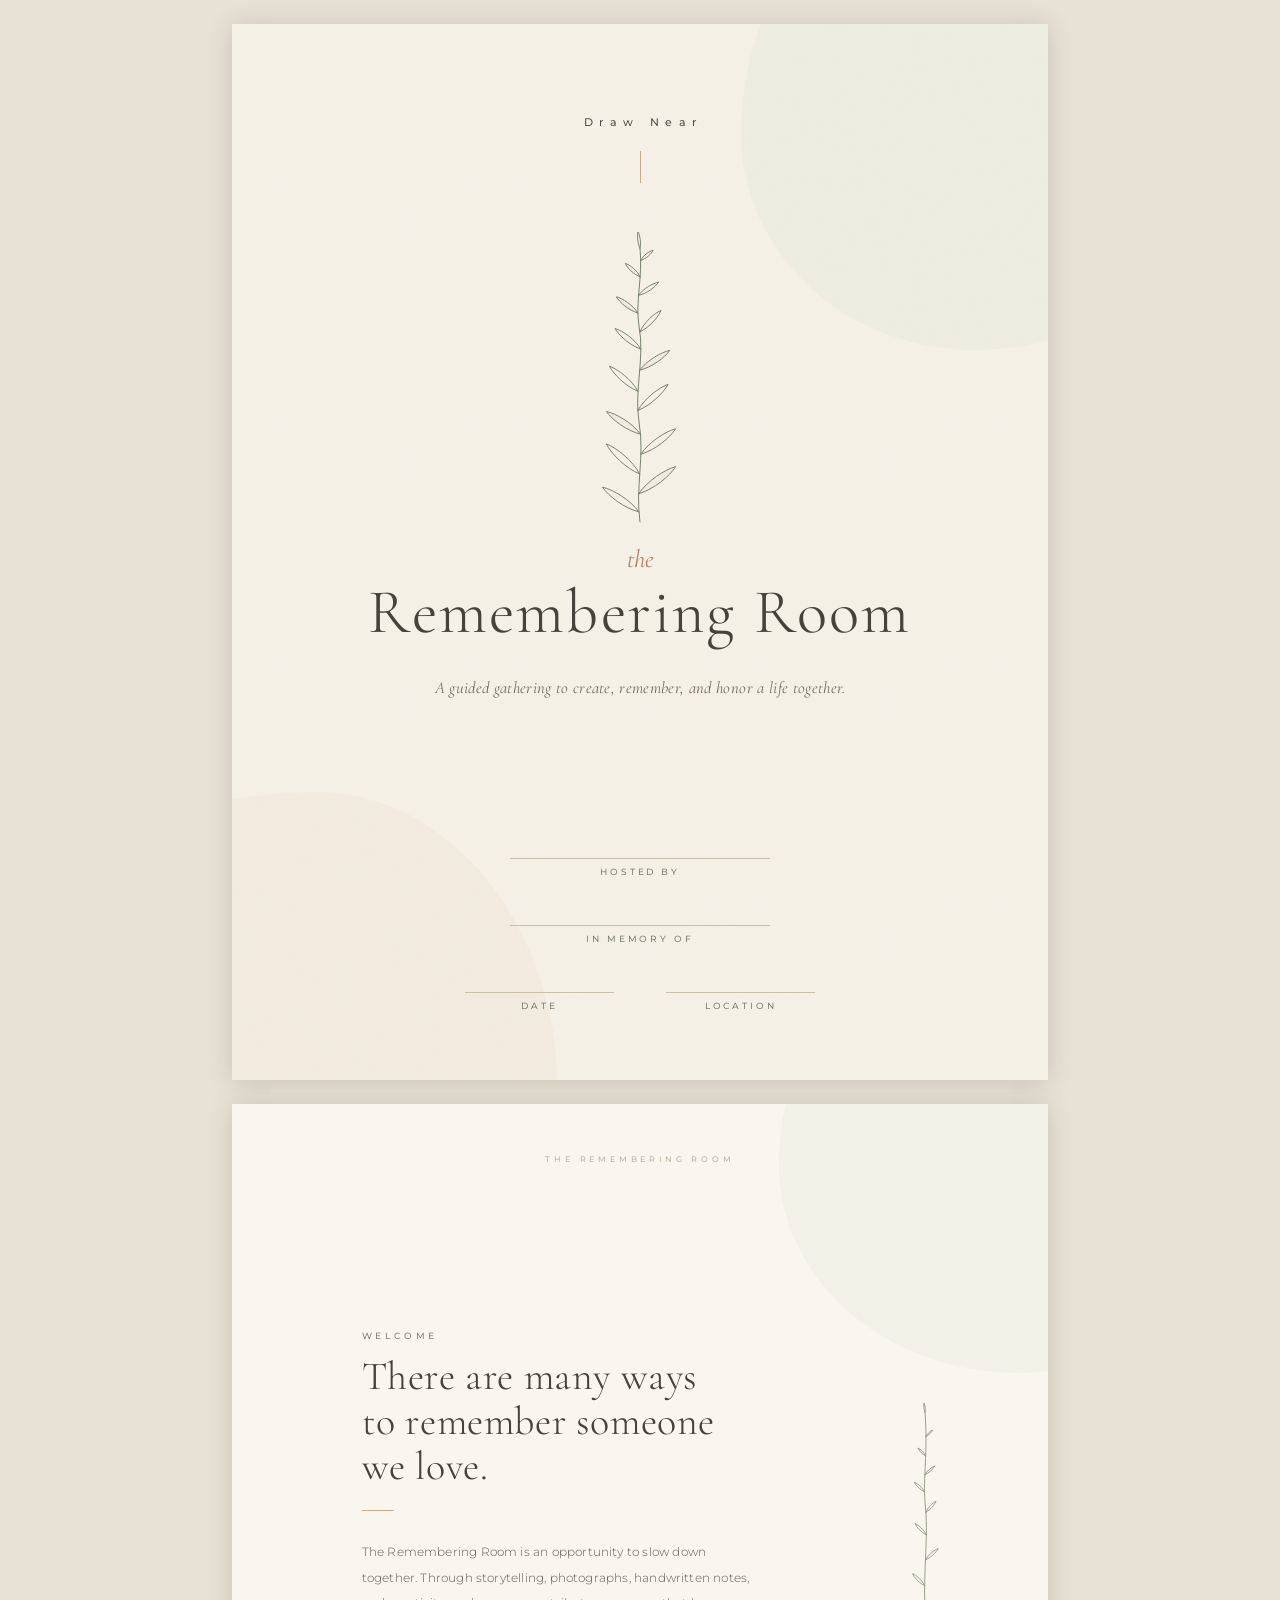
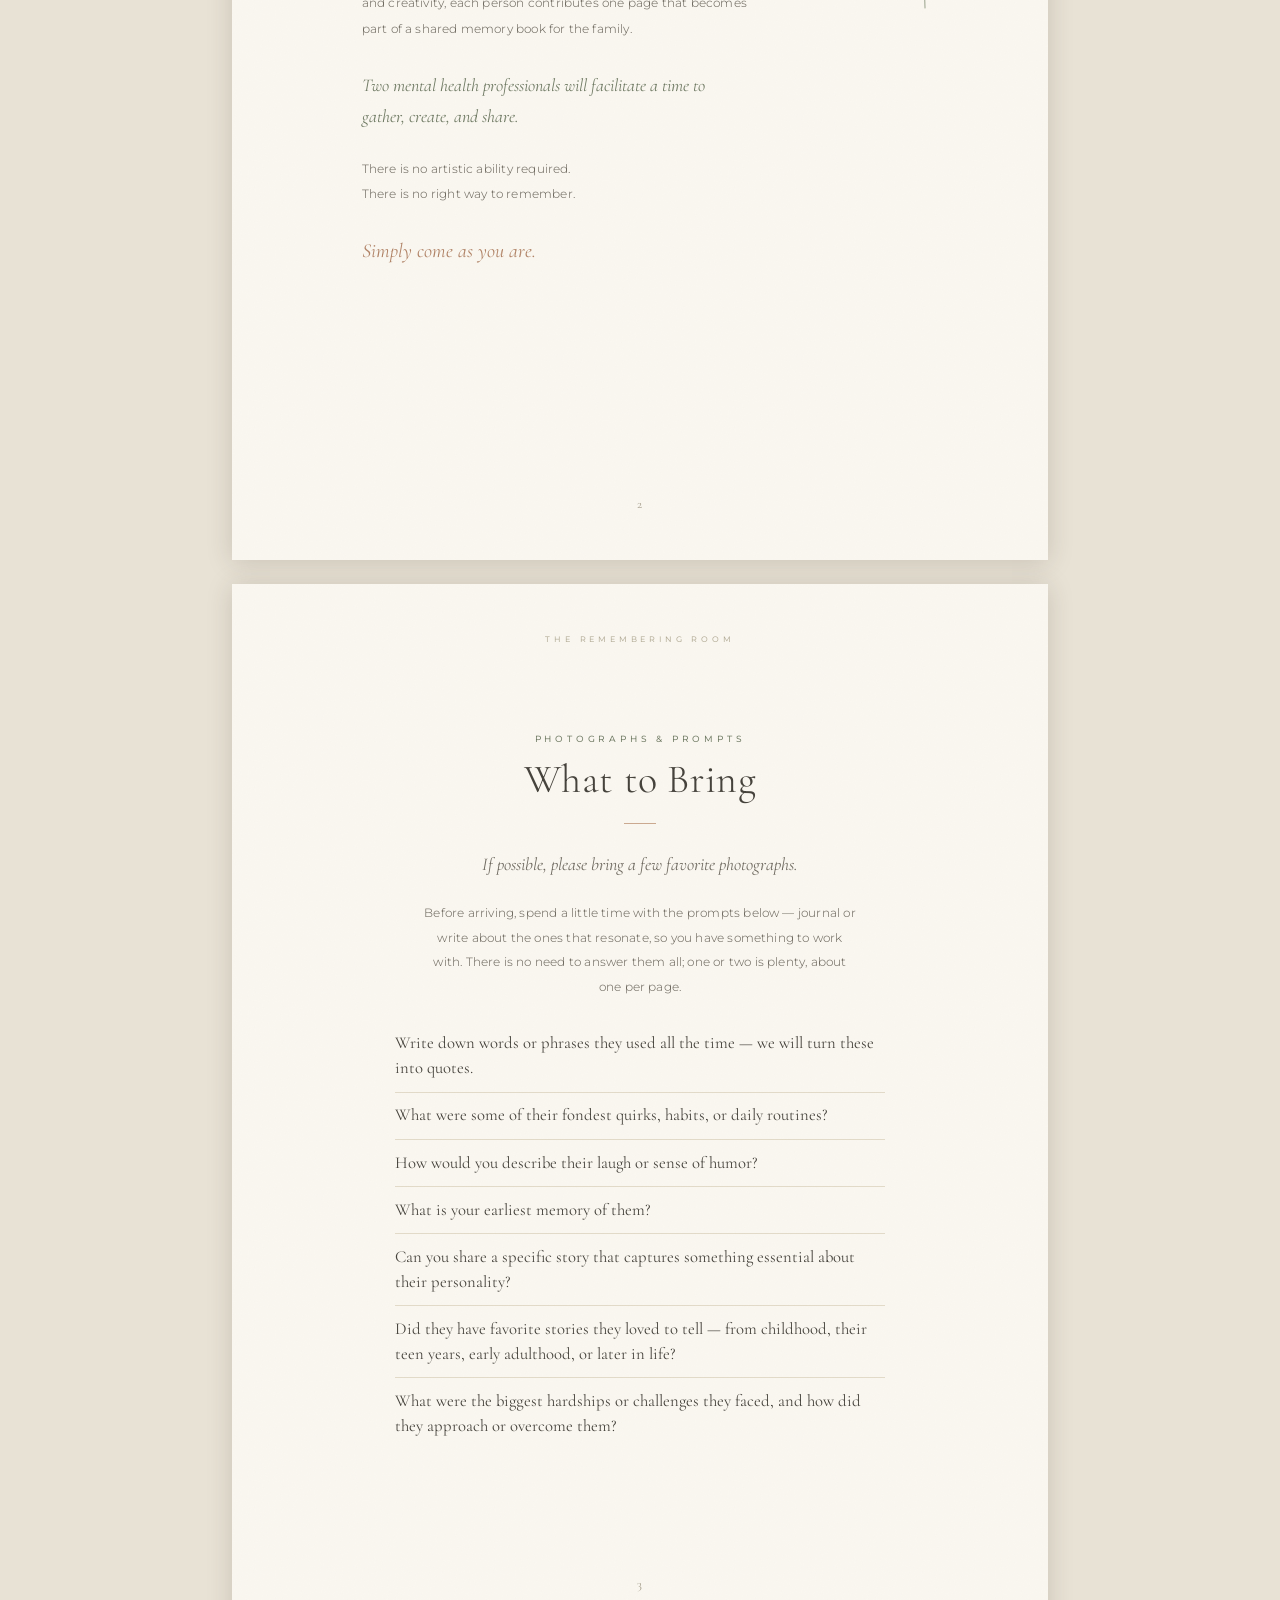
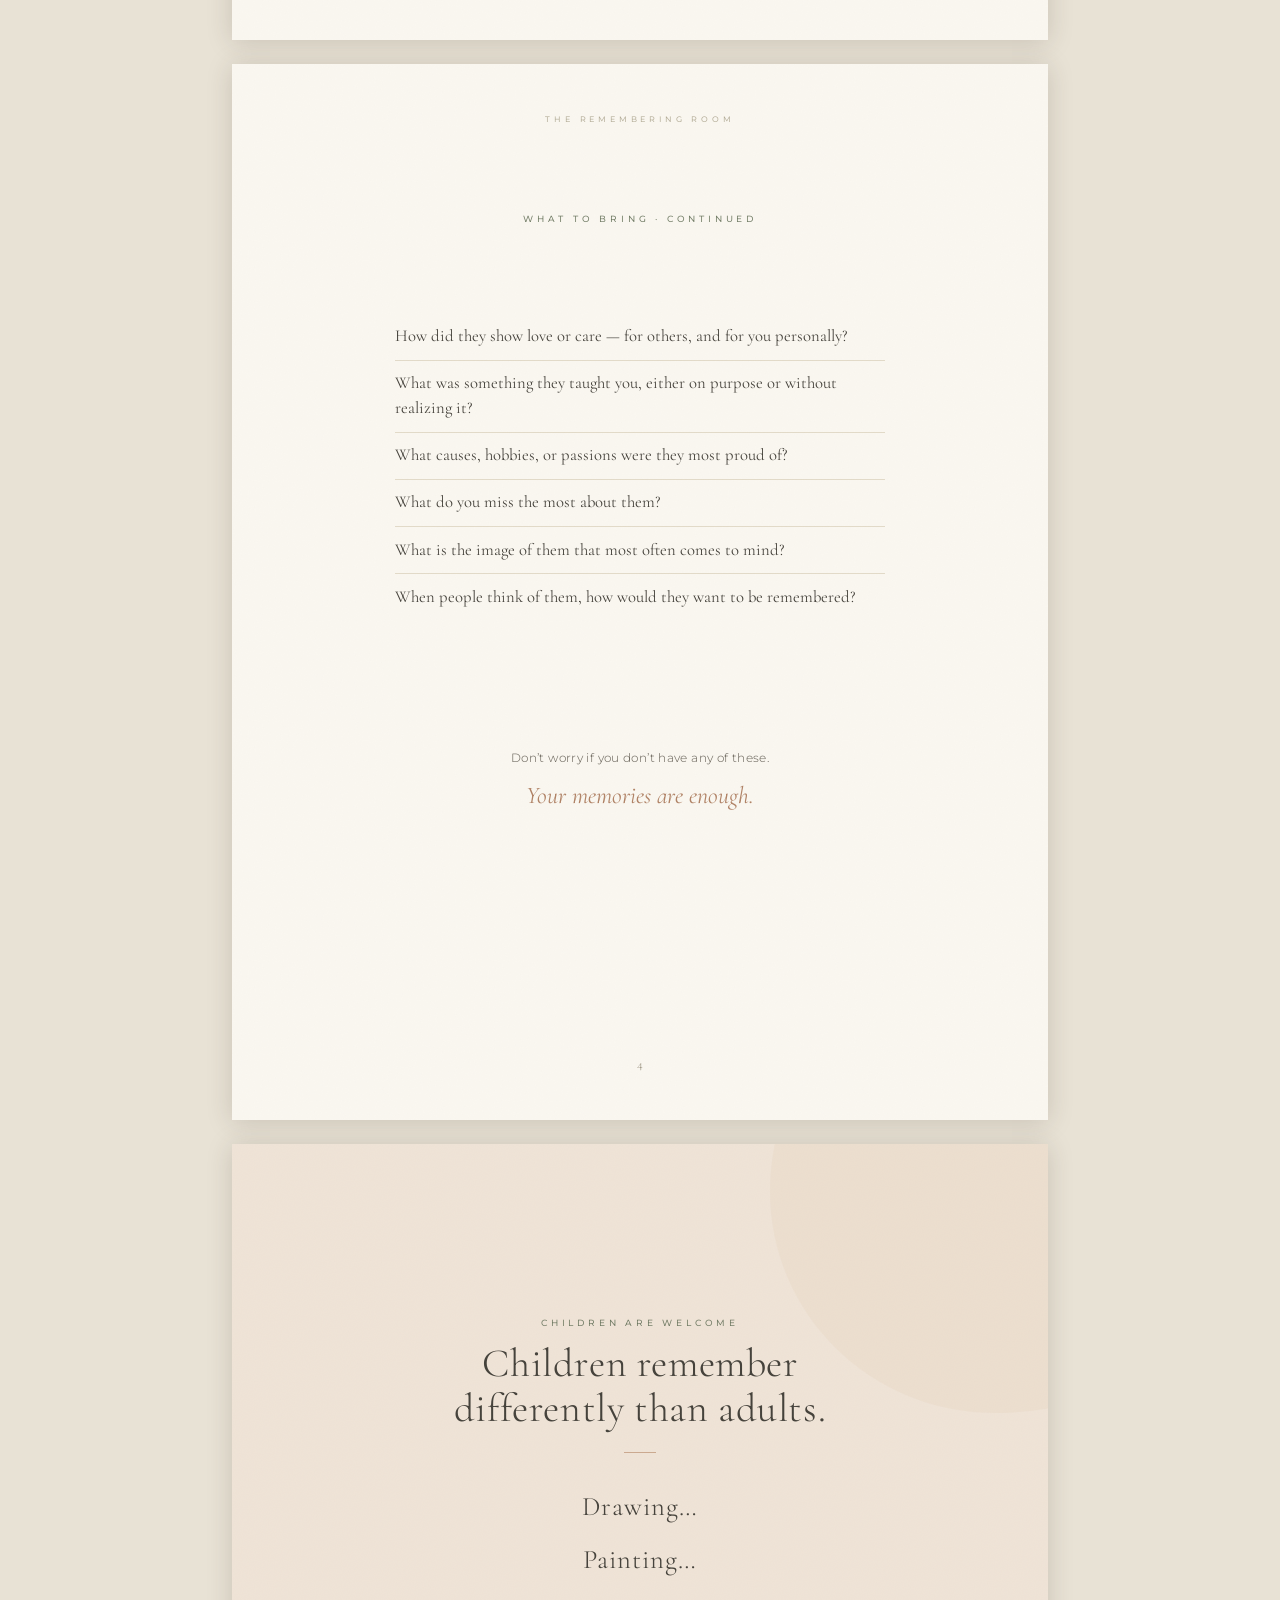
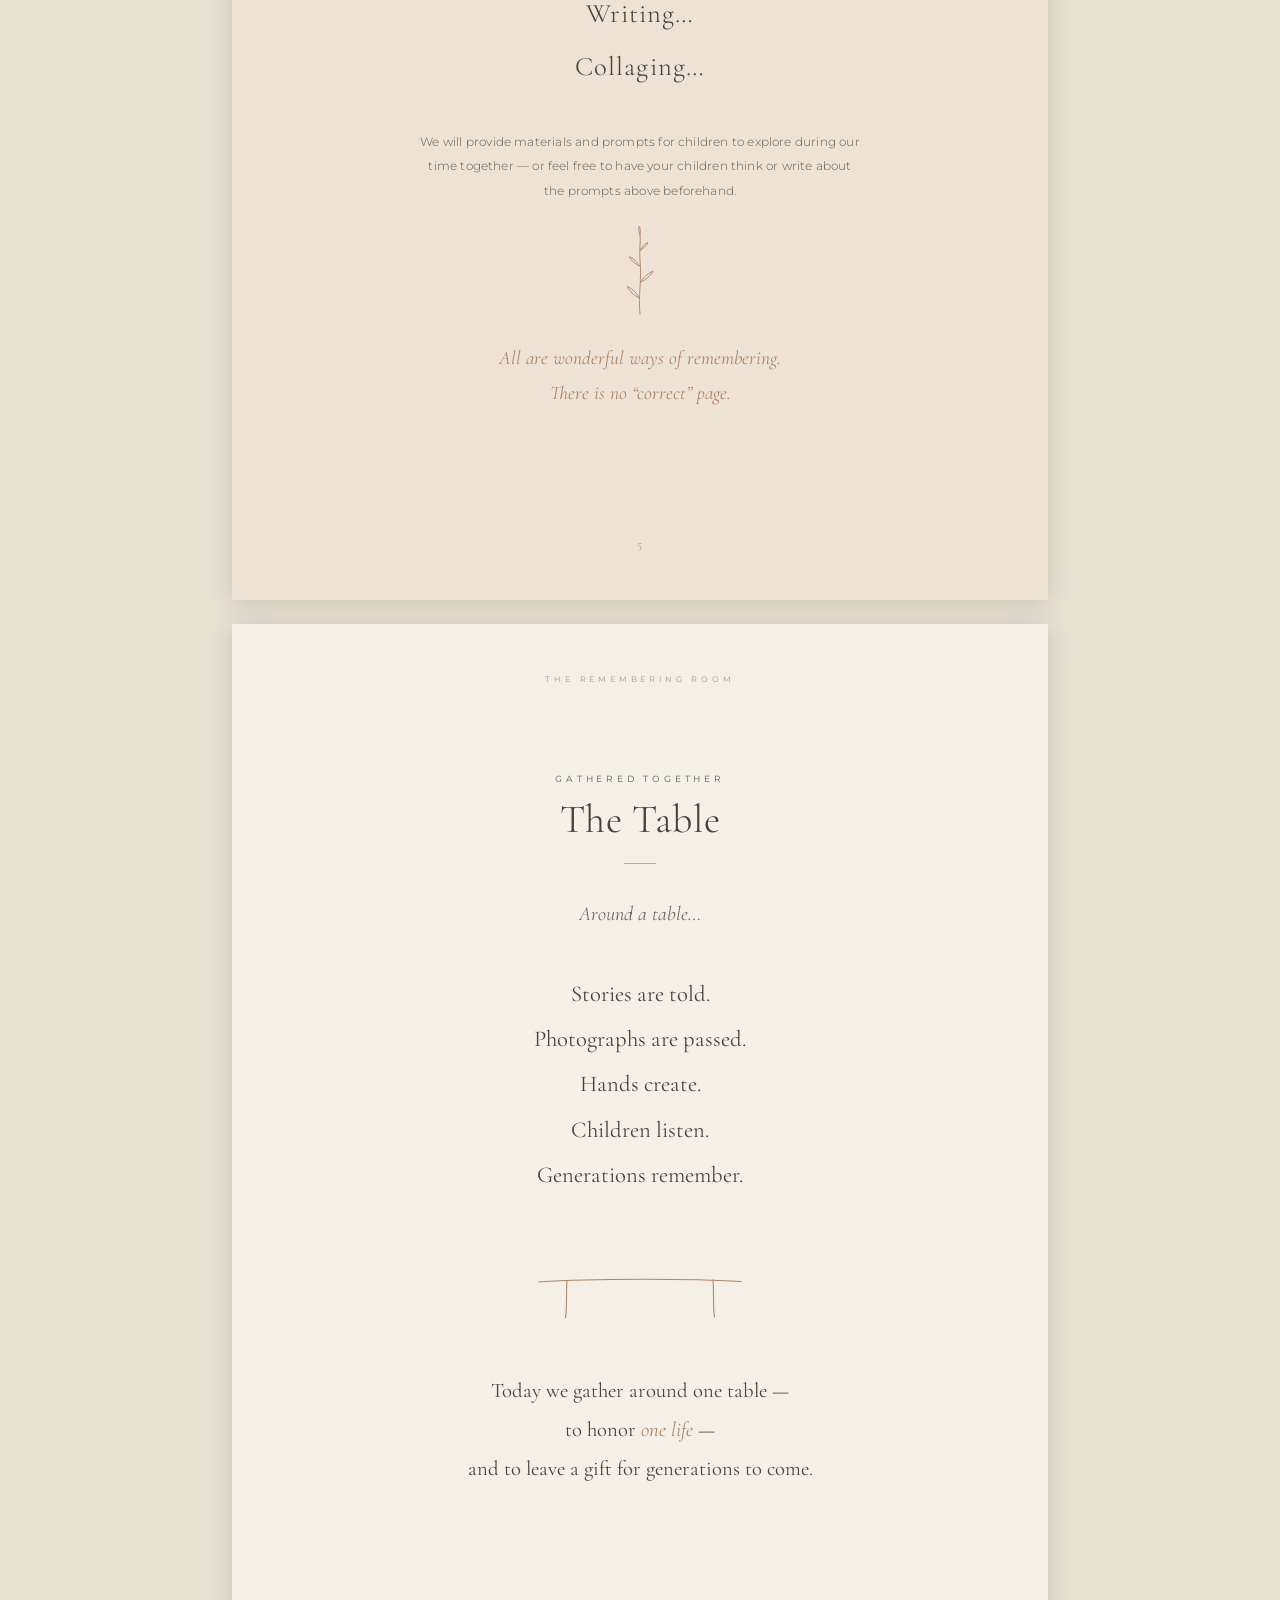
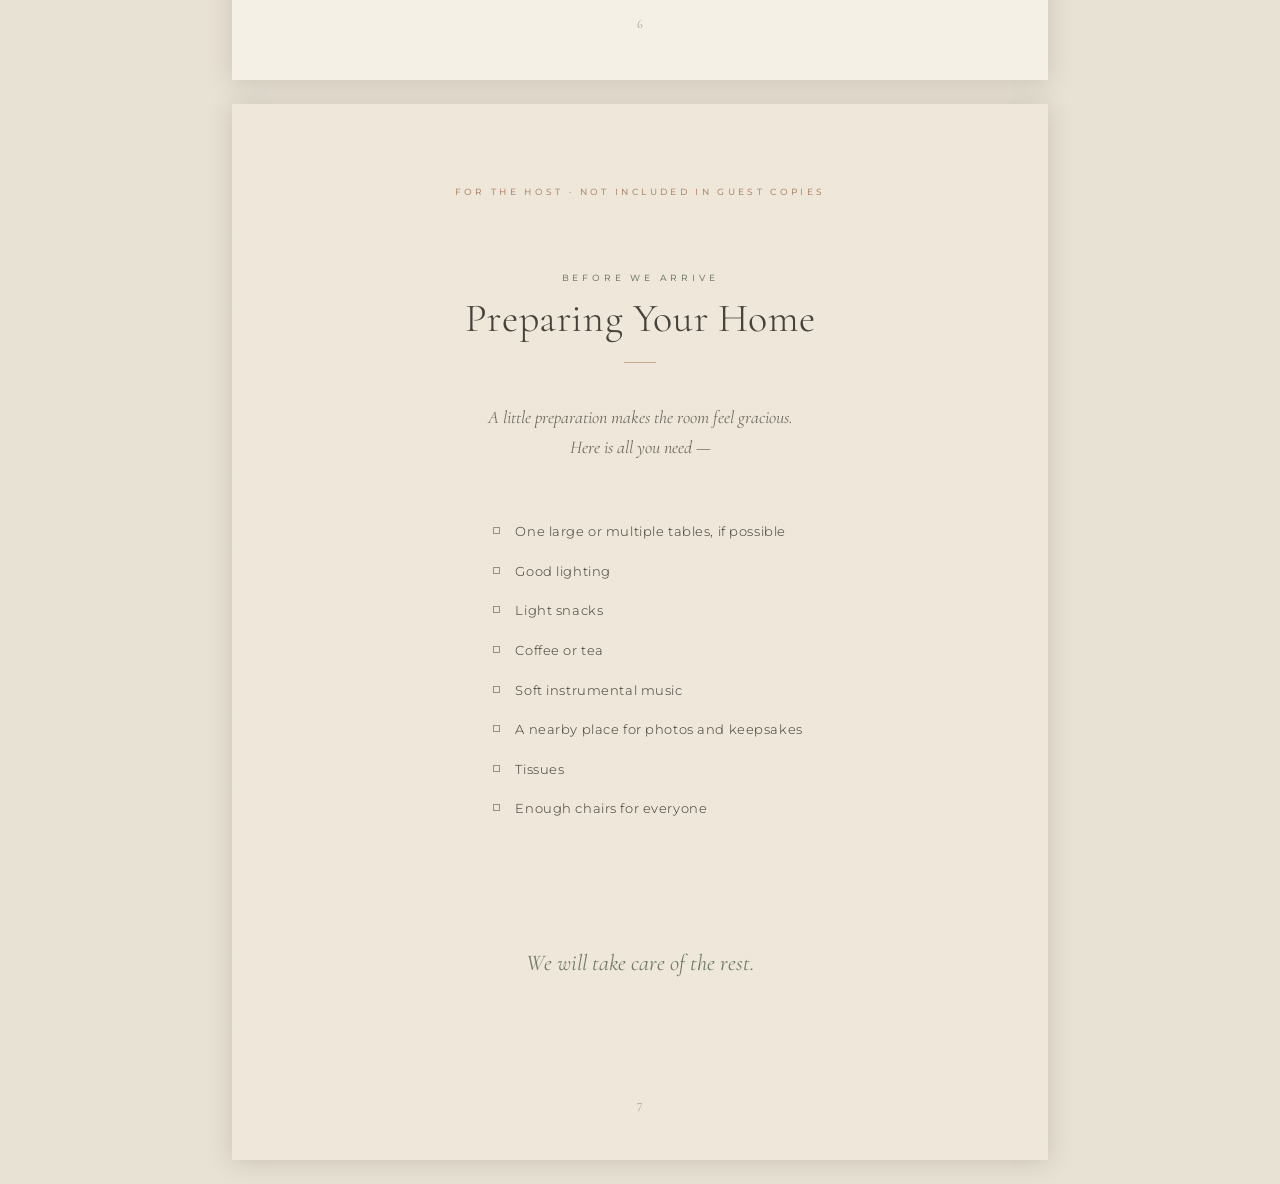
==== commit 9e616c4a: "Simplify the guide per client feedback and add site navigation Content: fold What to Expect into Wel" ====
--- a/source/guide.html
+++ b/source/guide.html
@@ -238,18 +238,14 @@
   /* =============== WELCOME (p2) =============== */
 
   .welcome-inner {
-    position: absolute; top: 1.9in; left: 1.35in; width: 4.55in;
+    position: absolute; top: 2.35in; left: 1.35in; width: 4.55in;
   }
   .welcome-inner h2 { margin: 0.14in 0 0; }
-  .welcome .lead {
-    margin-top: 0.42in;
-    font-family: 'Cormorant Garamond'; font-style: italic; font-weight: 370;
-    font-size: 16.5pt; line-height: 1.6; color: var(--char);
-  }
-  .welcome .mem-lines {
+  .welcome .facilitate {
     margin-top: 0.3in;
-    font-family: 'Cormorant Garamond'; font-weight: 380;
-    font-size: 13.5pt; line-height: 2.05; color: var(--char);
+    font-family: 'Cormorant Garamond'; font-style: italic; font-weight: 380;
+    font-size: 13.5pt; line-height: 1.75; color: var(--sage-deep);
+    max-width: 4in;
   }
   .welcome .body-text { margin-top: 0.3in; max-width: 4.1in; }
   .welcome .closing {
@@ -261,152 +257,78 @@
     position: absolute; right: 1.05in; top: 3.1in;
   }
 
-  /* =============== EXPECT (p3) =============== */
-
-  .expect { text-align: center; }
-  .expect .head { position: absolute; top: 1.55in; left: 1in; right: 1in; }
-  .expect .intro {
-    position: absolute; top: 2.95in; left: 2in; right: 2in;
-    font-family: 'Cormorant Garamond'; font-style: italic; font-weight: 370;
-    font-size: 13.5pt; line-height: 1.7; color: var(--char-soft);
-  }
-  .expect .acts {
-    position: absolute; top: 4.05in; left: 1in; right: 1in;
-    font-family: 'Cormorant Garamond'; font-weight: 370;
-    font-size: 15.5pt; line-height: 2.15; color: var(--char);
-  }
-  .expect .foot {
-    position: absolute; top: 8.25in; left: 2in; right: 2in;
-    font-family: 'Cormorant Garamond'; font-weight: 380;
-    font-size: 13pt; line-height: 1.75; color: var(--char-soft);
-  }
-  .expect .foot em { font-style: italic; color: var(--clay); }
-
-  /* =============== BRING (p4) =============== */
+  /* =============== BRING (p3–p4) =============== */
 
   .bring .head { position: absolute; top: 1.55in; left: 1.2in; right: 1.2in; text-align: center; }
   .bring .intro {
-    position: absolute; top: 2.9in; left: 2in; right: 2in; text-align: center;
+    position: absolute; top: 2.8in; left: 2in; right: 2in; text-align: center;
     font-family: 'Cormorant Garamond'; font-style: italic; font-weight: 370;
     font-size: 13.5pt; color: var(--char-soft);
   }
-  .bring .grid {
-    position: absolute; top: 3.95in; left: 1.75in; right: 1.35in;
-    display: grid; grid-template-columns: 1fr 1fr;
-    column-gap: 0.5in; row-gap: 0.3in;
-  }
-  .bring .item {
-    display: flex; align-items: center;
-    font-family: 'Montserrat'; font-weight: 340;
-    font-size: 9.4pt; letter-spacing: 0.04em; color: var(--char);
-  }
-  .bring .item span.note {
-    font-family: 'Cormorant Garamond'; font-style: italic; font-weight: 380;
-    color: #9C947F; margin-left: 0.08in; font-size: 10.5pt;
-  }
-  .bring .foot {
-    position: absolute; top: 8.75in; left: 1.6in; right: 1.6in; text-align: center;
-  }
-  .bring .foot .line1 {
+  .bring .how {
+    position: absolute; top: 3.3in; left: 2in; right: 2in; text-align: center;
+    font-family: 'Montserrat'; font-weight: 330;
+    font-size: 9.3pt; line-height: 2; letter-spacing: 0.015em;
+    color: var(--char-soft);
+  }
+  .prompts {
+    position: absolute; left: 1.7in; right: 1.7in;
+    list-style: none; text-align: left;
+  }
+  .prompts li {
+    font-family: 'Cormorant Garamond'; font-weight: 380;
+    font-size: 12.5pt; line-height: 1.5; color: var(--char);
+    padding: 0.11in 0;
+    border-bottom: 0.8px solid #E2DAC8;
+  }
+  .prompts li:last-child { border-bottom: 0; }
+  .bring .prompts { top: 4.55in; }
+
+  .bring2 .contlabel {
+    position: absolute; top: 1.55in; left: 0; right: 0; text-align: center;
+  }
+  .bring2 .prompts { top: 2.6in; }
+  .bring2 .foot {
+    position: absolute; top: 7.15in; left: 1.6in; right: 1.6in; text-align: center;
+  }
+  .bring2 .foot .line1 {
     font-family: 'Montserrat'; font-weight: 330; font-size: 9.3pt;
     letter-spacing: 0.03em; color: var(--char-soft);
   }
-  .bring .foot .line2 {
+  .bring2 .foot .line2 {
     margin-top: 0.16in;
     font-family: 'Cormorant Garamond'; font-style: italic; font-weight: 400;
     font-size: 18pt; color: var(--clay);
   }
 
-  /* =============== REFLECTION (p5) =============== */
-
-  .reflect { text-align: center; }
-  .reflect .head { position: absolute; top: 1.55in; left: 1in; right: 1in; }
-  .reflect .intro {
-    position: absolute; top: 2.85in; left: 2in; right: 2in;
-    font-family: 'Cormorant Garamond'; font-style: italic; font-weight: 370;
-    font-size: 13.5pt; color: var(--char-soft);
-  }
-  .reflect ol {
-    position: absolute; top: 3.42in; left: 1.4in; right: 1.4in;
-    list-style: none;
-  }
-  .reflect li {
-    font-family: 'Cormorant Garamond'; font-weight: 380;
-    font-size: 15.5pt; line-height: 1.5; color: var(--char);
-    padding: 0.105in 0;
-  }
-  .reflect li em { font-style: italic; }
-  .reflect li .qsep {
-    display: block; width: 0.22in; height: 1px;
-    background: #DCD3BF; margin: 0.13in auto 0;
-  }
-  .reflect li:last-child .qsep { display: none; }
-
-  /* =============== REMINDERS (p6 — sage plate) =============== */
-
-  .remind { background: var(--sage-wash); text-align: center; }
-  .remind .head { position: absolute; top: 2.1in; left: 1in; right: 1in; }
-  .remind .lead {
-    position: absolute; top: 3.5in; left: 1.8in; right: 1.8in;
-    font-family: 'Cormorant Garamond'; font-style: italic; font-weight: 370;
-    font-size: 16pt; color: var(--char);
-  }
-  .remind .may {
-    position: absolute; top: 4.55in; left: 1in; right: 1in;
-    font-family: 'Cormorant Garamond'; font-weight: 350;
-    font-size: 21pt; line-height: 2.02; color: var(--char);
-  }
-  .remind .may em { font-style: italic; color: var(--sage-deep); }
-  .remind .foot {
-    position: absolute; top: 8.9in; left: 1in; right: 1in;
-    font-family: 'Montserrat'; font-weight: 400; font-size: 8.6pt;
-    letter-spacing: 0.3em; text-transform: uppercase; color: var(--sage-deep);
-  }
-  .remind .folio { color: #96A084; }
-
-  /* =============== MEMORY BOOK (p7) =============== */
-
-  .book { text-align: center; }
-  .book .icon-wrap {
-    position: absolute; top: 2.7in; left: 0; right: 0;
-    display: flex; justify-content: center;
-  }
-  .book .head { position: absolute; top: 4.35in; left: 1in; right: 1in; }
-  .book .statement {
-    position: absolute; top: 5.75in; left: 1.7in; right: 1.7in;
-    font-family: 'Cormorant Garamond'; font-weight: 360;
-    font-size: 17.5pt; line-height: 1.95; color: var(--char);
-  }
-  .book .statement em { font-style: italic; }
-  .book .statement .quiet { color: var(--char-soft); }
-
-  /* =============== CHILDREN (p8) =============== */
+  /* =============== CHILDREN (p5) =============== */
 
   .children { background: var(--clay-wash); text-align: center; }
-  .children .head { position: absolute; top: 2.1in; left: 1in; right: 1in; }
-  .children .lead {
-    position: absolute; top: 3.45in; left: 1.8in; right: 1.8in;
-    font-family: 'Cormorant Garamond'; font-style: italic; font-weight: 370;
-    font-size: 15.5pt; color: var(--char);
-  }
+  .children .head { position: absolute; top: 1.8in; left: 1in; right: 1in; }
   .children .ways {
-    position: absolute; top: 4.5in; left: 1in; right: 1in;
+    position: absolute; top: 3.5in; left: 1in; right: 1in;
     font-family: 'Cormorant Garamond'; font-weight: 350;
     font-size: 20pt; line-height: 2.0; color: var(--char);
     letter-spacing: 0.04em;
   }
+  .children .provide {
+    position: absolute; top: 6.1in; left: 1.95in; right: 1.95in;
+    font-family: 'Montserrat'; font-weight: 330;
+    font-size: 9.3pt; line-height: 2; letter-spacing: 0.015em;
+    color: var(--char-soft);
+  }
   .children .foot {
-    position: absolute; top: 8.35in; left: 1.5in; right: 1.5in;
+    position: absolute; top: 8.3in; left: 1.5in; right: 1.5in;
     font-family: 'Cormorant Garamond'; font-weight: 380; font-style: italic;
     font-size: 14.5pt; line-height: 1.8; color: var(--clay);
   }
   .children .flower-wrap {
-    position: absolute; top: 7.15in; left: 0; right: 0;
+    position: absolute; top: 7.1in; left: 0; right: 0;
     display: flex; justify-content: center;
   }
   .children .folio { color: #B49A83; }
 
-  /* =============== TABLE (p9) =============== */
+  /* =============== TABLE (p6) =============== */
 
   .table-pg { background: var(--cream); text-align: center; }
   .table-pg .head { position: absolute; top: 1.55in; left: 1in; right: 1in; }
@@ -431,37 +353,7 @@
   }
   .table-pg .gather em { font-style: italic; color: var(--clay); }
 
-  /* =============== THANK YOU (p10) =============== */
-
-  .thanks { text-align: center; }
-  .thanks .sprig-wrap {
-    position: absolute; top: 1.9in; left: 0; right: 0;
-    display: flex; justify-content: center;
-  }
-  .thanks .head { position: absolute; top: 4.05in; left: 1in; right: 1in; }
-  .thanks .grats {
-    position: absolute; top: 5.3in; left: 1.7in; right: 1.7in;
-    font-family: 'Cormorant Garamond'; font-weight: 370;
-    font-size: 14.5pt; line-height: 2.15; color: var(--char);
-  }
-  .thanks .bless {
-    position: absolute; top: 7.25in; left: 1.9in; right: 1.9in;
-    font-family: 'Cormorant Garamond'; font-style: italic; font-weight: 380;
-    font-size: 15.5pt; line-height: 1.8; color: var(--char-soft);
-  }
-  .thanks .signoff { position: absolute; top: 8.9in; left: 1in; right: 1in; }
-  .thanks .signoff .with {
-    font-family: 'Cormorant Garamond'; font-style: italic;
-    font-size: 12.5pt; color: var(--char-soft);
-  }
-  .thanks .signoff .wordmark {
-    margin-top: 0.14in;
-    font-family: 'Montserrat'; font-weight: 480;
-    font-size: 10pt; letter-spacing: 0.5em; text-indent: 0.5em;
-    color: var(--char);
-  }
-
-  /* =============== HOST (p11) =============== */
+  /* =============== HOST (p7) =============== */
 
   .host { background: var(--linen); }
   .host .toplabel {
@@ -562,13 +454,6 @@
     <h2 class="display">There are many ways<br>to remember someone we&nbsp;love.</h2>
     <div class="rule-clay rule-clay--left"></div>
 
-    <div class="mem-lines">
-      Some memories make us laugh.<br>
-      Some bring tears.<br>
-      Some are stories we’ve told a hundred times.<br>
-      <span class="serif-it">Others have never been spoken aloud.</span>
-    </div>
-
     <p class="body-text">
       The Remembering Room is an opportunity to slow down together.
       Through storytelling, photographs, handwritten notes, and creativity,
@@ -576,7 +461,12 @@
       memory book for the family.
     </p>
 
-    <p class="body-text" style="margin-top:0.18in;">
+    <p class="facilitate">
+      Two mental health professionals will facilitate a time
+      to gather, create, and share.
+    </p>
+
+    <p class="body-text" style="margin-top:0.24in;">
       There is no artistic ability required.<br>
       There is no right way to remember.
     </p>
@@ -602,61 +492,54 @@
   <div class="folio">2</div>
 </section>
 
-<!-- ============ PAGE 3 · WHAT TO EXPECT ============ -->
-<section class="page expect">
+<!-- ============ PAGE 3 · WHAT TO BRING ============ -->
+<section class="page bring">
   <div class="runner">The Remembering Room</div>
 
   <div class="head">
-    <div class="label">Our time together</div>
-    <h2 class="display" style="margin-top:0.14in;">What to Expect</h2>
+    <div class="label">Photographs &amp; prompts</div>
+    <h2 class="display" style="margin-top:0.14in;">What to Bring</h2>
     <div class="rule-clay"></div>
   </div>
 
-  <div class="intro">Our gathering will last approximately three hours.<br>During our time together we will —</div>
-
-  <div class="acts">
-    Welcome everyone<br>
-    Share the purpose of the gathering<br>
-    Create individual memory pages<br>
-    Tell stories as we create<br>
-    Assemble the memory book together<br>
-    Close with a time of gratitude and reflection
-  </div>
-
-  <div class="foot">
-    All art materials are provided.<br>
-    <em>No artistic experience is necessary.</em>
-  </div>
+  <div class="intro">If possible, please bring a few favorite photographs.</div>
+
+  <div class="how">
+    Before arriving, spend a little time with the prompts below —
+    journal or write about the ones that resonate, so you have
+    something to work with. There is no need to answer them all;
+    one or two is plenty, about one per page.
+  </div>
+
+  <ol class="prompts">
+    <li>Write down words or phrases they used all the time — we will turn these into quotes.</li>
+    <li>What were some of their fondest quirks, habits, or daily routines?</li>
+    <li>How would you describe their laugh or sense of humor?</li>
+    <li>What is your earliest memory of them?</li>
+    <li>Can you share a specific story that captures something essential about their personality?</li>
+    <li>Did they have favorite stories they loved to tell — from childhood, their teen years, early adulthood, or later in life?</li>
+    <li>What were the biggest hardships or challenges they faced, and how did they approach or overcome them?</li>
+  </ol>
 
   <div class="folio">3</div>
 </section>
 
-<!-- ============ PAGE 4 · WHAT TO BRING ============ -->
-<section class="page bring">
+<!-- ============ PAGE 4 · WHAT TO BRING, CONTINUED ============ -->
+<section class="page bring2">
   <div class="runner">The Remembering Room</div>
 
-  <div class="head">
-    <div class="label">Keepsakes &amp; stories</div>
-    <h2 class="display" style="margin-top:0.14in;">What to Bring</h2>
-    <div class="rule-clay"></div>
-  </div>
-
-  <div class="intro">If possible, please bring one or two of the following —</div>
-
-  <div class="grid">
-    <div class="item"><span class="sq"></span>A favorite photograph</div>
-    <div class="item"><span class="sq"></span>A funny story</div>
-    <div class="item"><span class="sq"></span>A handwritten letter</div>
-    <div class="item"><span class="sq"></span>A favorite saying</div>
-    <div class="item"><span class="sq"></span>A recipe</div>
-    <div class="item"><span class="sq"></span>A Bible verse <span class="note">(optional)</span></div>
-    <div class="item"><span class="sq"></span>A favorite quote</div>
-    <div class="item"><span class="sq"></span>Children’s artwork</div>
-    <div class="item"><span class="sq"></span>A meaningful object</div>
-    <div class="item"><span class="sq"></span>Ticket stubs and maps</div>
-    <div class="item"><span class="sq"></span>Small memorabilia</div>
-    <div class="item"><span class="sq"></span>Anything that tells a story</div>
-  </div>
+  <div class="contlabel">
+    <div class="label">What to bring &middot; continued</div>
+  </div>
+
+  <ol class="prompts">
+    <li>How did they show love or care — for others, and for you personally?</li>
+    <li>What was something they taught you, either on purpose or without realizing it?</li>
+    <li>What causes, hobbies, or passions were they most proud of?</li>
+    <li>What do you miss the most about them?</li>
+    <li>What is the image of them that most often comes to mind?</li>
+    <li>When people think of them, how would they want to be remembered?</li>
+  </ol>
 
   <div class="foot">
     <div class="line1">Don’t worry if you don’t have any of these.</div>
@@ -666,87 +549,7 @@
   <div class="folio">4</div>
 </section>
 
-<!-- ============ PAGE 5 · REFLECTION QUESTIONS ============ -->
-<section class="page reflect">
-  <div class="runner">The Remembering Room</div>
-
-  <div class="head">
-    <div class="label">Before you begin</div>
-    <h2 class="display" style="margin-top:0.14in;">Reflection Questions</h2>
-    <div class="rule-clay"></div>
-  </div>
-
-  <div class="intro">Choose one or two to inspire your page —</div>
-
-  <ol>
-    <li>What is your favorite memory?<span class="qsep"></span></li>
-    <li>What made them laugh?<span class="qsep"></span></li>
-    <li>What did they teach you?<span class="qsep"></span></li>
-    <li>What will you always remember?<span class="qsep"></span></li>
-    <li>What did they love?<span class="qsep"></span></li>
-    <li>What words remind you of them?<span class="qsep"></span></li>
-    <li>What is something you never want your family to forget?<span class="qsep"></span></li>
-    <li>If they could speak to future generations, what might they say?<span class="qsep"></span></li>
-    <li><em>What part of them lives on in you?</em><span class="qsep"></span></li>
-  </ol>
-
-  <div class="folio">5</div>
-</section>
-
-<!-- ============ PAGE 6 · GENTLE REMINDERS ============ -->
-<section class="page remind">
-  <div class="blob" style="top:-2.2in; left:-2.4in; width:5.6in; height:5.2in; background:#DDE3CE; opacity:.55; border-radius: 52% 48% 45% 55% / 48% 55% 45% 52%;"></div>
-  <div class="blob" style="bottom:-2.5in; right:-2.5in; width:5.8in; height:5.2in; background:#DDE3CE; opacity:.45; border-radius: 45% 55% 58% 42% / 55% 45% 55% 45%;"></div>
-
-  <div class="head">
-    <div class="label" style="color:#5E6952;">A few gentle reminders</div>
-    <h2 class="display" style="margin-top:0.14in;">Everyone grieves differently.</h2>
-    <div class="rule-clay" style="background:#B99A82;"></div>
-  </div>
-
-  <div class="lead">Today…</div>
-
-  <div class="may">
-    You may laugh.<br>
-    You may cry.<br>
-    You may sit quietly.<br>
-    You may tell stories.<br>
-    <em>You may simply create.</em>
-  </div>
-
-  <div class="foot">Every response is welcome</div>
-
-  <div class="folio">6</div>
-</section>
-
-<!-- ============ PAGE 7 · THE MEMORY BOOK ============ -->
-<section class="page book">
-  <div class="runner">The Remembering Room</div>
-
-  <div class="icon-wrap">
-    <svg class="bot" width="150" height="76" viewBox="0 0 150 76" style="stroke:#6E695F; stroke-width:1;">
-      <path d="M75 16 C 61 7, 38 4, 21 10 C 20.3 27, 20.7 44, 20 60 C 38 54, 61 57, 75 66 C 89 57, 112 54, 130 60 C 129.3 44, 129.7 27, 129 10 C 112 4, 89 7, 75 16"/>
-      <path d="M75 16 C 74.5 33, 75.4 50, 75 66"/>
-    </svg>
-  </div>
-
-  <div class="head">
-    <div class="label">One book, many voices</div>
-    <h2 class="display" style="margin-top:0.14in;">The Memory Book</h2>
-    <div class="rule-clay"></div>
-  </div>
-
-  <div class="statement">
-    Each person will create one page.<br>
-    Together, those pages become <em>one story</em>.<br>
-    <span class="quiet">Not because one page tells an entire life —<br>
-    but because a life is remembered<br>through <em>many voices</em>.</span>
-  </div>
-
-  <div class="folio">7</div>
-</section>
-
-<!-- ============ PAGE 8 · FOR CHILDREN ============ -->
+<!-- ============ PAGE 5 · FOR CHILDREN ============ -->
 <section class="page children">
   <div class="blob" style="top:-2in; right:-2.3in; width:5.2in; height:4.8in; background:#E9D9C8; opacity:.5; border-radius: 48% 52% 55% 45% / 52% 48% 52% 48%;"></div>
 
@@ -761,6 +564,12 @@
     Painting…<br>
     Writing…<br>
     Collaging…
+  </div>
+
+  <div class="provide">
+    We will provide materials and prompts for children to explore
+    during our time together — or feel free to have your children
+    think or write about the prompts above beforehand.
   </div>
 
   <div class="flower-wrap">
@@ -779,10 +588,10 @@
     There is no “correct” page.
   </div>
 
-  <div class="folio">8</div>
+  <div class="folio">5</div>
 </section>
 
-<!-- ============ PAGE 9 · THE TABLE ============ -->
+<!-- ============ PAGE 6 · THE TABLE ============ -->
 <section class="page table-pg">
   <div class="runner" style="color:#B0A78E;">The Remembering Room</div>
 
@@ -816,56 +625,10 @@
     and to leave a gift for generations to come.
   </div>
 
-  <div class="folio">9</div>
+  <div class="folio">6</div>
 </section>
 
-<!-- ============ PAGE 10 · THANK YOU ============ -->
-<section class="page thanks">
-  <div class="blob" style="bottom:-2.2in; left:-2.4in; width:5.4in; height:5in; background:var(--sage-wash); opacity:.4; border-radius: 55% 45% 48% 52% / 45% 55% 48% 52%;"></div>
-  <div class="runner">The Remembering Room</div>
-
-  <div class="sprig-wrap">
-    <svg class="bot" width="112" height="164" viewBox="0 0 130 190" style="stroke:#76816A; stroke-width:1;">
-      <path d="M65.0 186.0 C 61.0 160.0, 69.0 138.0, 64.0 112.0 C 60.0 88.0, 68.0 64.0, 65.0 14.0"/>
-      <path d="M64.0 176.8 C 57.8 167.8, 45.2 160.2, 37.7 158.6 C 41.8 165.0, 53.4 174.2, 64.0 176.8 Z"/>
-      <path d="M64.2 159.1 C 75.1 156.4, 87.1 146.9, 91.3 140.3 C 83.6 142.0, 70.6 149.8, 64.2 159.1 Z" style="fill:#8C977E; fill-opacity:.06;"/>
-      <path d="M65.4 141.8 C 60.4 132.4, 49.1 123.7, 42.1 121.3 C 45.3 128.0, 55.4 138.1, 65.4 141.8 Z"/>
-      <path d="M65.5 124.2 C 74.8 120.8, 84.3 111.3, 87.3 105.0 C 80.7 107.2, 70.1 115.4, 65.5 124.2 Z"/>
-      <path d="M63.1 104.8 C 57.8 97.2, 47.0 91.0, 40.7 89.8 C 44.2 95.2, 54.1 102.7, 63.1 104.8 Z" style="fill:#8C977E; fill-opacity:.06;"/>
-      <path d="M63.1 88.1 C 71.4 86.0, 80.4 78.8, 83.5 73.7 C 77.7 75.0, 67.8 81.0, 63.1 88.1 Z"/>
-      <path d="M64.4 69.0 C 61.0 62.2, 53.1 56.0, 48.1 54.3 C 50.3 59.1, 57.3 66.4, 64.4 69.0 Z"/>
-      <path d="M65.5 48.2 C 71.9 46.6, 78.6 40.9, 80.8 36.9 C 76.4 37.9, 68.9 42.6, 65.5 48.2 Z" style="fill:#8C977E; fill-opacity:.06;"/>
-      <path d="M65.6 28.2 C 63.0 23.7, 57.2 20.0, 53.6 19.3 C 55.3 22.5, 60.5 27.1, 65.6 28.2 Z"/>
-      <path d="M65.0 14.0 C 66.3 9.6, 65.2 3.7, 63.5 1.0 C 62.5 4.0, 62.7 10.0, 65.0 14.0 Z"/>
-    </svg>
-  </div>
-
-  <div class="head">
-    <div class="label">In closing</div>
-    <h2 class="display" style="margin-top:0.14in;">Thank You</h2>
-    <div class="rule-clay"></div>
-  </div>
-
-  <div class="grats">
-    Thank you for sharing your memories.<br>
-    Thank you for creating together.<br>
-    Thank you for helping preserve a life that mattered.
-  </div>
-
-  <div class="bless">
-    May this book become something your family<br>
-    returns to for years to come.
-  </div>
-
-  <div class="signoff">
-    <div class="with">With gratitude,</div>
-    <div class="wordmark">Draw Near</div>
-  </div>
-
-  <div class="folio">10</div>
-</section>
-
-<!-- ============ PAGE 11 · FOR THE HOST ============ -->
+<!-- ============ PAGE 7 · FOR THE HOST ============ -->
 <section class="page host">
   <div class="toplabel">For the host · Not included in guest copies</div>
 
@@ -878,7 +641,7 @@
   <div class="intro">A little preparation makes the room feel gracious.<br>Here is all you need —</div>
 
   <ul>
-    <li><span class="sq"></span>One large table, if possible</li>
+    <li><span class="sq"></span>One large or multiple tables, if possible</li>
     <li><span class="sq"></span>Good lighting</li>
     <li><span class="sq"></span>Light snacks</li>
     <li><span class="sq"></span>Coffee or tea</li>
@@ -890,7 +653,7 @@
 
   <div class="foot">We will take care of the rest.</div>
 
-  <div class="folio">11</div>
+  <div class="folio">7</div>
 </section>
 
 </body>
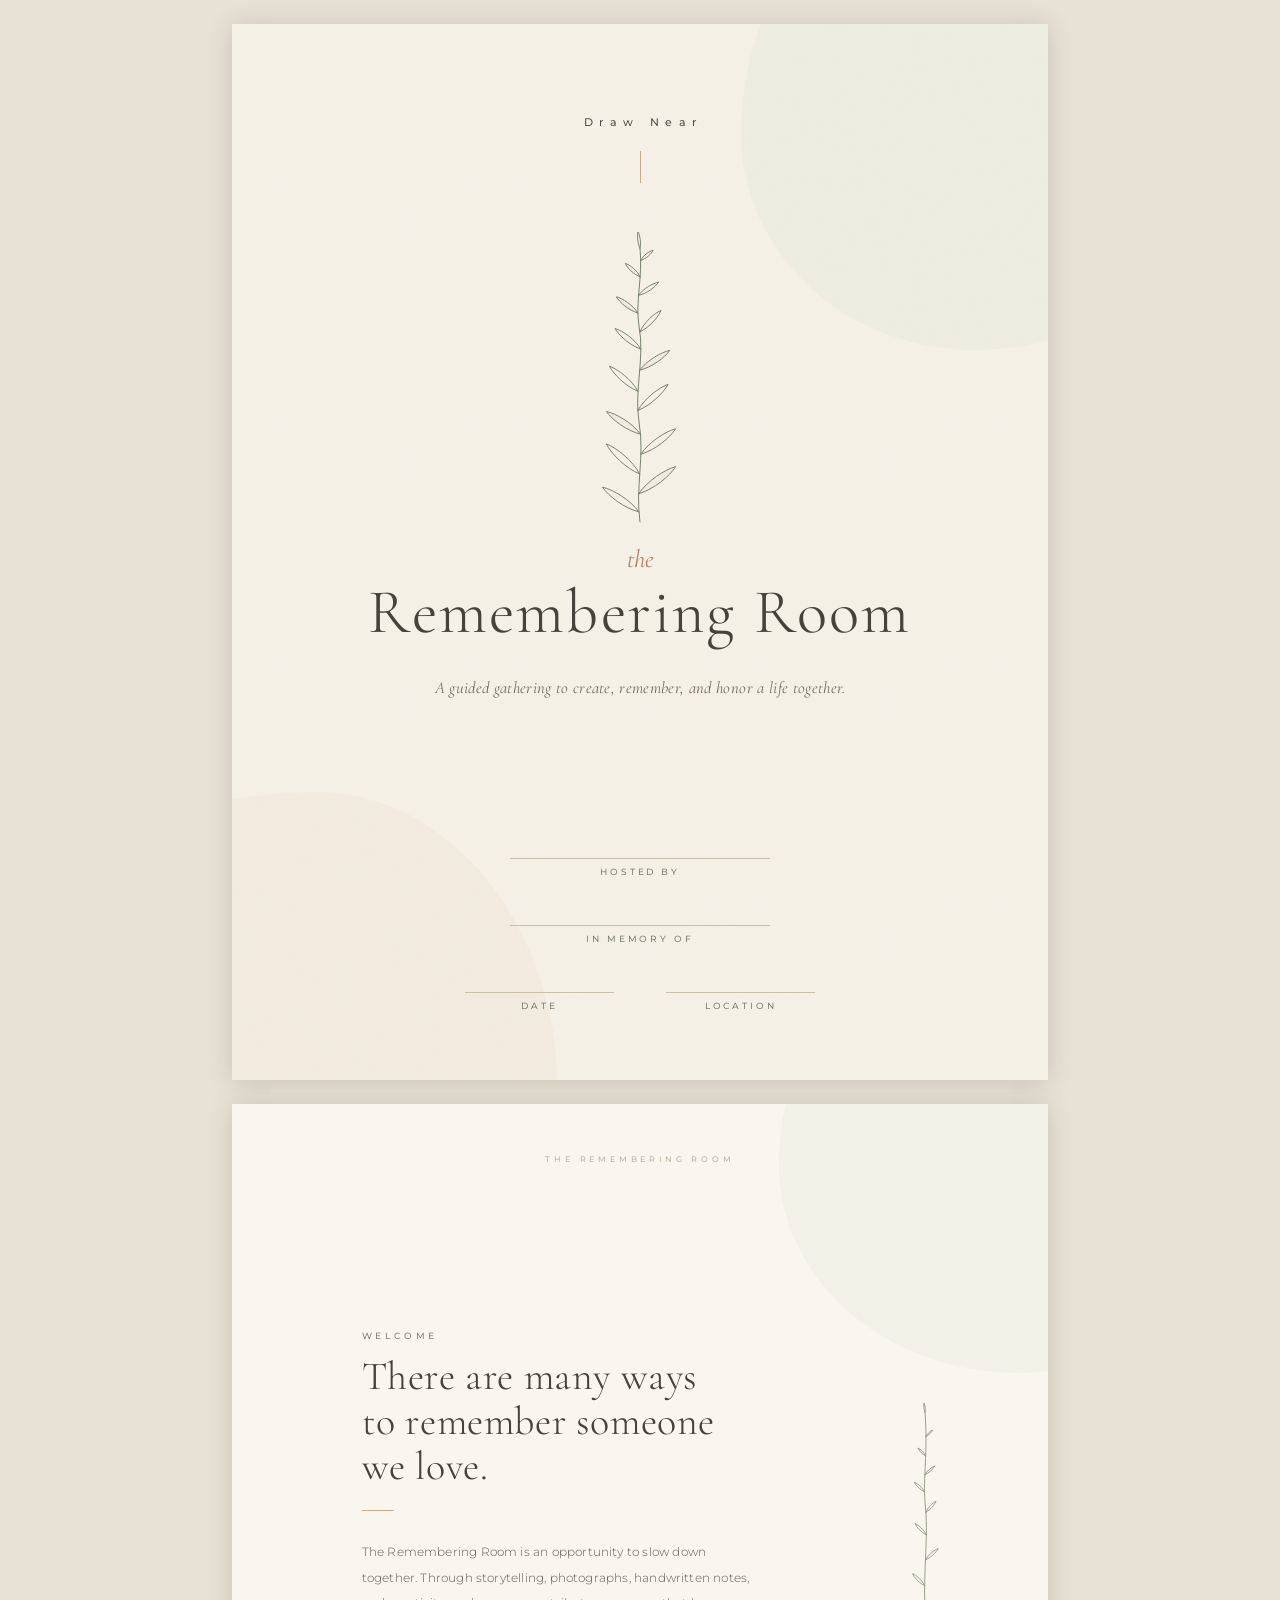
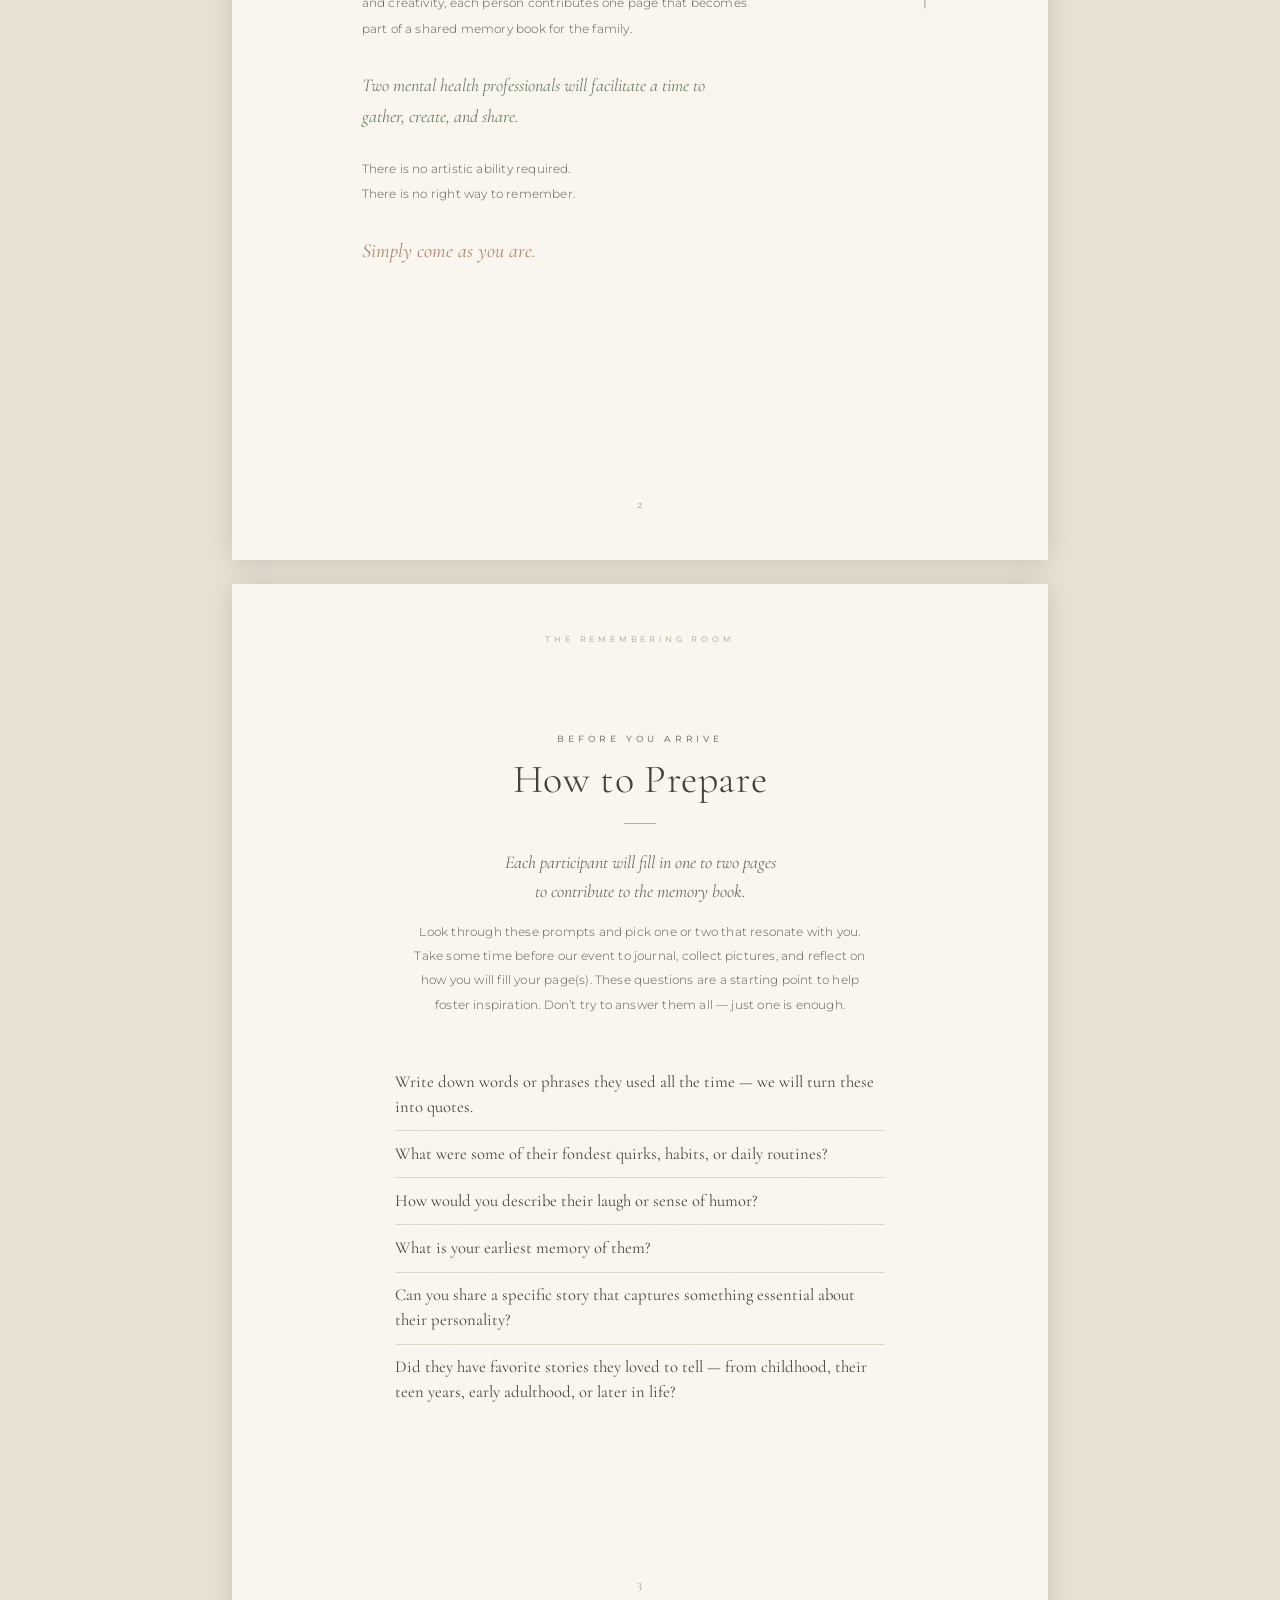
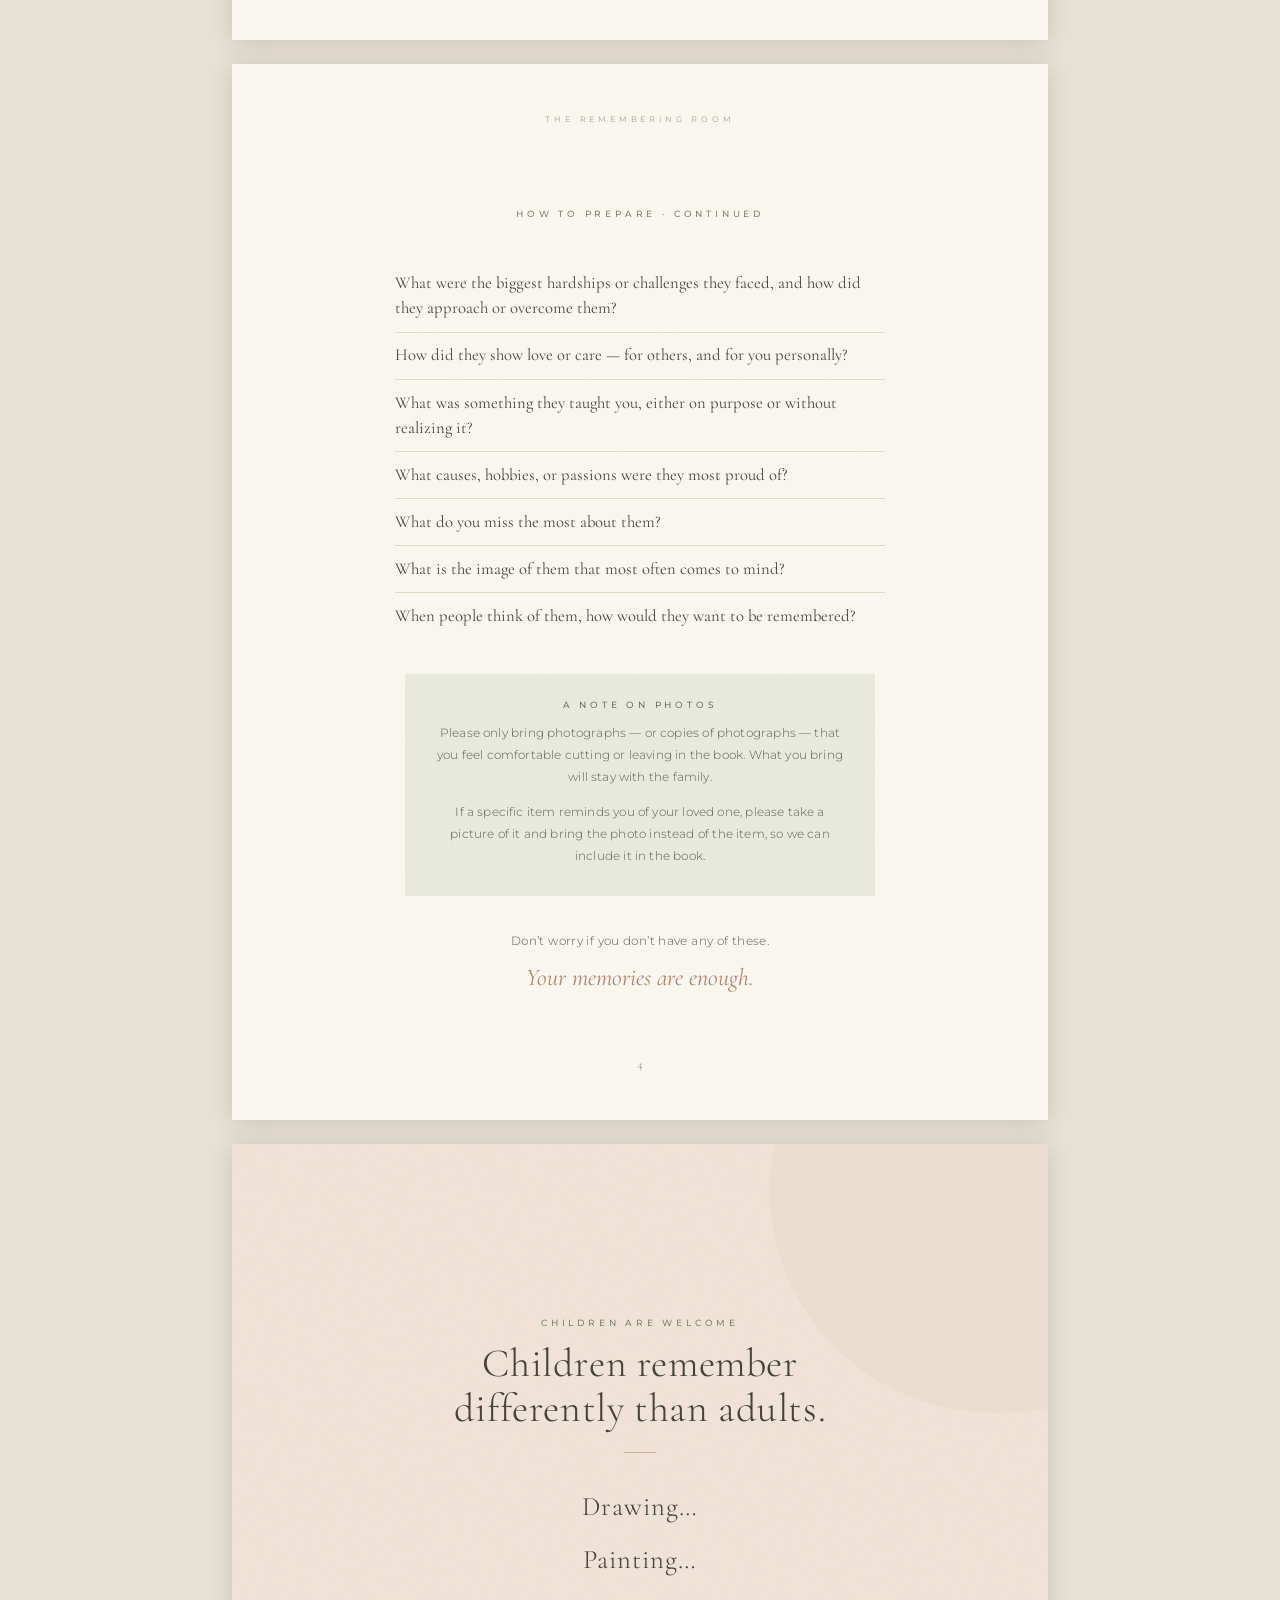
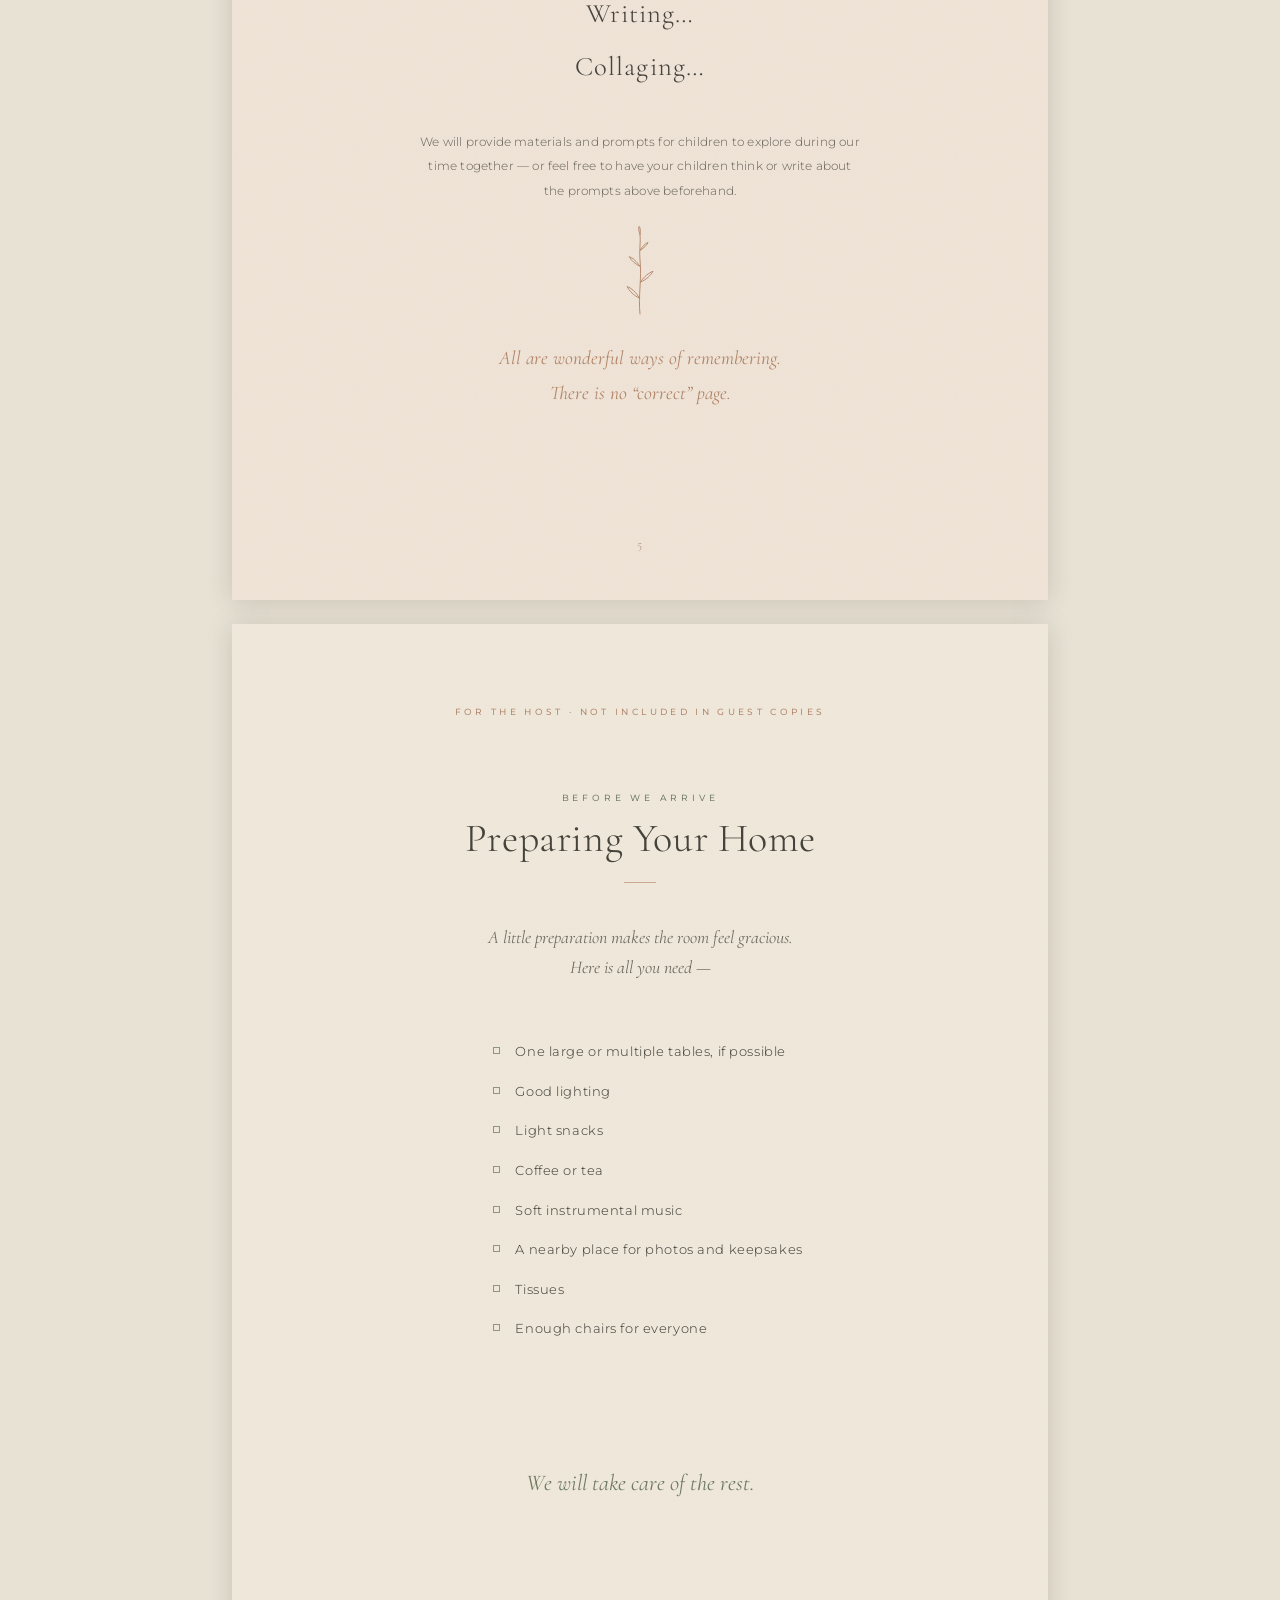
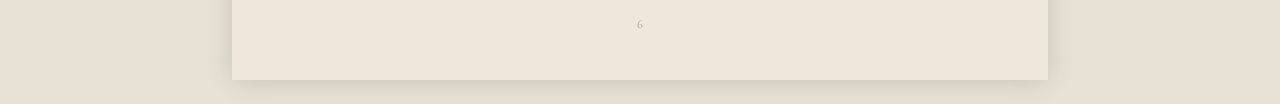
==== commit 9364e340: "Rework What to Bring into How to Prepare and remove The Table New client copy: participants fill one" ====
--- a/source/guide.html
+++ b/source/guide.html
@@ -261,14 +261,14 @@
 
   .bring .head { position: absolute; top: 1.55in; left: 1.2in; right: 1.2in; text-align: center; }
   .bring .intro {
-    position: absolute; top: 2.8in; left: 2in; right: 2in; text-align: center;
+    position: absolute; top: 2.75in; left: 2in; right: 2in; text-align: center;
     font-family: 'Cormorant Garamond'; font-style: italic; font-weight: 370;
-    font-size: 13.5pt; color: var(--char-soft);
+    font-size: 13.5pt; line-height: 1.6; color: var(--char-soft);
   }
   .bring .how {
-    position: absolute; top: 3.3in; left: 2in; right: 2in; text-align: center;
+    position: absolute; top: 3.5in; left: 1.9in; right: 1.9in; text-align: center;
     font-family: 'Montserrat'; font-weight: 330;
-    font-size: 9.3pt; line-height: 2; letter-spacing: 0.015em;
+    font-size: 9.3pt; line-height: 1.95; letter-spacing: 0.015em;
     color: var(--char-soft);
   }
   .prompts {
@@ -282,14 +282,27 @@
     border-bottom: 0.8px solid #E2DAC8;
   }
   .prompts li:last-child { border-bottom: 0; }
-  .bring .prompts { top: 4.55in; }
+  .bring .prompts { top: 4.95in; }
 
   .bring2 .contlabel {
-    position: absolute; top: 1.55in; left: 0; right: 0; text-align: center;
-  }
-  .bring2 .prompts { top: 2.6in; }
+    position: absolute; top: 1.5in; left: 0; right: 0; text-align: center;
+  }
+  .bring2 .prompts { top: 2.05in; }
+  .bring2 .photo-note {
+    position: absolute; top: 6.35in; left: 1.8in; right: 1.8in;
+    background: var(--sage-wash);
+    padding: 0.26in 0.32in 0.3in;
+    text-align: center;
+  }
+  .bring2 .photo-note .label { color: #5E6952; }
+  .bring2 .photo-note p {
+    margin-top: 0.13in;
+    font-family: 'Montserrat'; font-weight: 330;
+    font-size: 9pt; line-height: 1.85; letter-spacing: 0.015em;
+    color: var(--char-soft);
+  }
   .bring2 .foot {
-    position: absolute; top: 7.15in; left: 1.6in; right: 1.6in; text-align: center;
+    position: absolute; top: 9.05in; left: 1.6in; right: 1.6in; text-align: center;
   }
   .bring2 .foot .line1 {
     font-family: 'Montserrat'; font-weight: 330; font-size: 9.3pt;
@@ -328,32 +341,7 @@
   }
   .children .folio { color: #B49A83; }
 
-  /* =============== TABLE (p6) =============== */
-
-  .table-pg { background: var(--cream); text-align: center; }
-  .table-pg .head { position: absolute; top: 1.55in; left: 1in; right: 1in; }
-  .table-pg .around {
-    position: absolute; top: 2.9in; left: 1in; right: 1in;
-    font-family: 'Cormorant Garamond'; font-style: italic; font-weight: 370;
-    font-size: 15pt; color: var(--char-soft);
-  }
-  .table-pg .acts {
-    position: absolute; top: 3.62in; left: 1in; right: 1in;
-    font-family: 'Cormorant Garamond'; font-weight: 360;
-    font-size: 17pt; line-height: 2.0; color: var(--char);
-  }
-  .table-pg .table-art {
-    position: absolute; top: 6.72in; left: 0; right: 0;
-    display: flex; justify-content: center;
-  }
-  .table-pg .gather {
-    position: absolute; top: 7.78in; left: 1.55in; right: 1.55in;
-    font-family: 'Cormorant Garamond'; font-weight: 370;
-    font-size: 15.5pt; line-height: 1.9; color: var(--char);
-  }
-  .table-pg .gather em { font-style: italic; color: var(--clay); }
-
-  /* =============== HOST (p7) =============== */
+  /* =============== HOST (p6) =============== */
 
   .host { background: var(--linen); }
   .host .toplabel {
@@ -497,18 +485,19 @@
   <div class="runner">The Remembering Room</div>
 
   <div class="head">
-    <div class="label">Photographs &amp; prompts</div>
-    <h2 class="display" style="margin-top:0.14in;">What to Bring</h2>
+    <div class="label">Before you arrive</div>
+    <h2 class="display" style="margin-top:0.14in;">How to Prepare</h2>
     <div class="rule-clay"></div>
   </div>
 
-  <div class="intro">If possible, please bring a few favorite photographs.</div>
+  <div class="intro">Each participant will fill in one to two pages<br>to contribute to the memory book.</div>
 
   <div class="how">
-    Before arriving, spend a little time with the prompts below —
-    journal or write about the ones that resonate, so you have
-    something to work with. There is no need to answer them all;
-    one or two is plenty, about one per page.
+    Look through these prompts and pick one or two that resonate
+    with you. Take some time before our event to journal, collect
+    pictures, and reflect on how you will fill your page(s).
+    These questions are a starting point to help foster inspiration.
+    Don’t try to answer them all — just one is enough.
   </div>
 
   <ol class="prompts">
@@ -518,21 +507,21 @@
     <li>What is your earliest memory of them?</li>
     <li>Can you share a specific story that captures something essential about their personality?</li>
     <li>Did they have favorite stories they loved to tell — from childhood, their teen years, early adulthood, or later in life?</li>
-    <li>What were the biggest hardships or challenges they faced, and how did they approach or overcome them?</li>
   </ol>
 
   <div class="folio">3</div>
 </section>
 
-<!-- ============ PAGE 4 · WHAT TO BRING, CONTINUED ============ -->
+<!-- ============ PAGE 4 · HOW TO PREPARE, CONTINUED ============ -->
 <section class="page bring2">
   <div class="runner">The Remembering Room</div>
 
   <div class="contlabel">
-    <div class="label">What to bring &middot; continued</div>
+    <div class="label">How to prepare &middot; continued</div>
   </div>
 
   <ol class="prompts">
+    <li>What were the biggest hardships or challenges they faced, and how did they approach or overcome them?</li>
     <li>How did they show love or care — for others, and for you personally?</li>
     <li>What was something they taught you, either on purpose or without realizing it?</li>
     <li>What causes, hobbies, or passions were they most proud of?</li>
@@ -540,6 +529,20 @@
     <li>What is the image of them that most often comes to mind?</li>
     <li>When people think of them, how would they want to be remembered?</li>
   </ol>
+
+  <div class="photo-note">
+    <div class="label">A note on photos</div>
+    <p>
+      Please only bring photographs — or copies of photographs —
+      that you feel comfortable cutting or leaving in the book.
+      What you bring will stay with the family.
+    </p>
+    <p>
+      If a specific item reminds you of your loved one, please take
+      a picture of it and bring the photo instead of the item, so we
+      can include it in the book.
+    </p>
+  </div>
 
   <div class="foot">
     <div class="line1">Don’t worry if you don’t have any of these.</div>
@@ -591,44 +594,7 @@
   <div class="folio">5</div>
 </section>
 
-<!-- ============ PAGE 6 · THE TABLE ============ -->
-<section class="page table-pg">
-  <div class="runner" style="color:#B0A78E;">The Remembering Room</div>
-
-  <div class="head">
-    <div class="label">Gathered together</div>
-    <h2 class="display" style="margin-top:0.14in;">The Table</h2>
-    <div class="rule-clay"></div>
-  </div>
-
-  <div class="around">Around a table…</div>
-
-  <div class="acts">
-    Stories are told.<br>
-    Photographs are passed.<br>
-    Hands create.<br>
-    Children listen.<br>
-    Generations remember.
-  </div>
-
-  <div class="table-art">
-    <svg class="bot" width="230" height="58" viewBox="0 0 230 58" style="stroke:#B08265; stroke-width:1.1;">
-      <path d="M14 13 C 70 9.5, 160 9.5, 216 12.5"/>
-      <path d="M42 11.2 C 41 24, 42.2 37, 40.5 49"/>
-      <path d="M188 10.9 C 189 23, 187.9 36, 189.4 48"/>
-    </svg>
-  </div>
-
-  <div class="gather">
-    Today we gather around one table —<br>
-    to honor <em>one life</em> —<br>
-    and to leave a gift for generations to come.
-  </div>
-
-  <div class="folio">6</div>
-</section>
-
-<!-- ============ PAGE 7 · FOR THE HOST ============ -->
+<!-- ============ PAGE 6 · FOR THE HOST ============ -->
 <section class="page host">
   <div class="toplabel">For the host · Not included in guest copies</div>
 
@@ -653,7 +619,7 @@
 
   <div class="foot">We will take care of the rest.</div>
 
-  <div class="folio">7</div>
+  <div class="folio">6</div>
 </section>
 
 </body>
